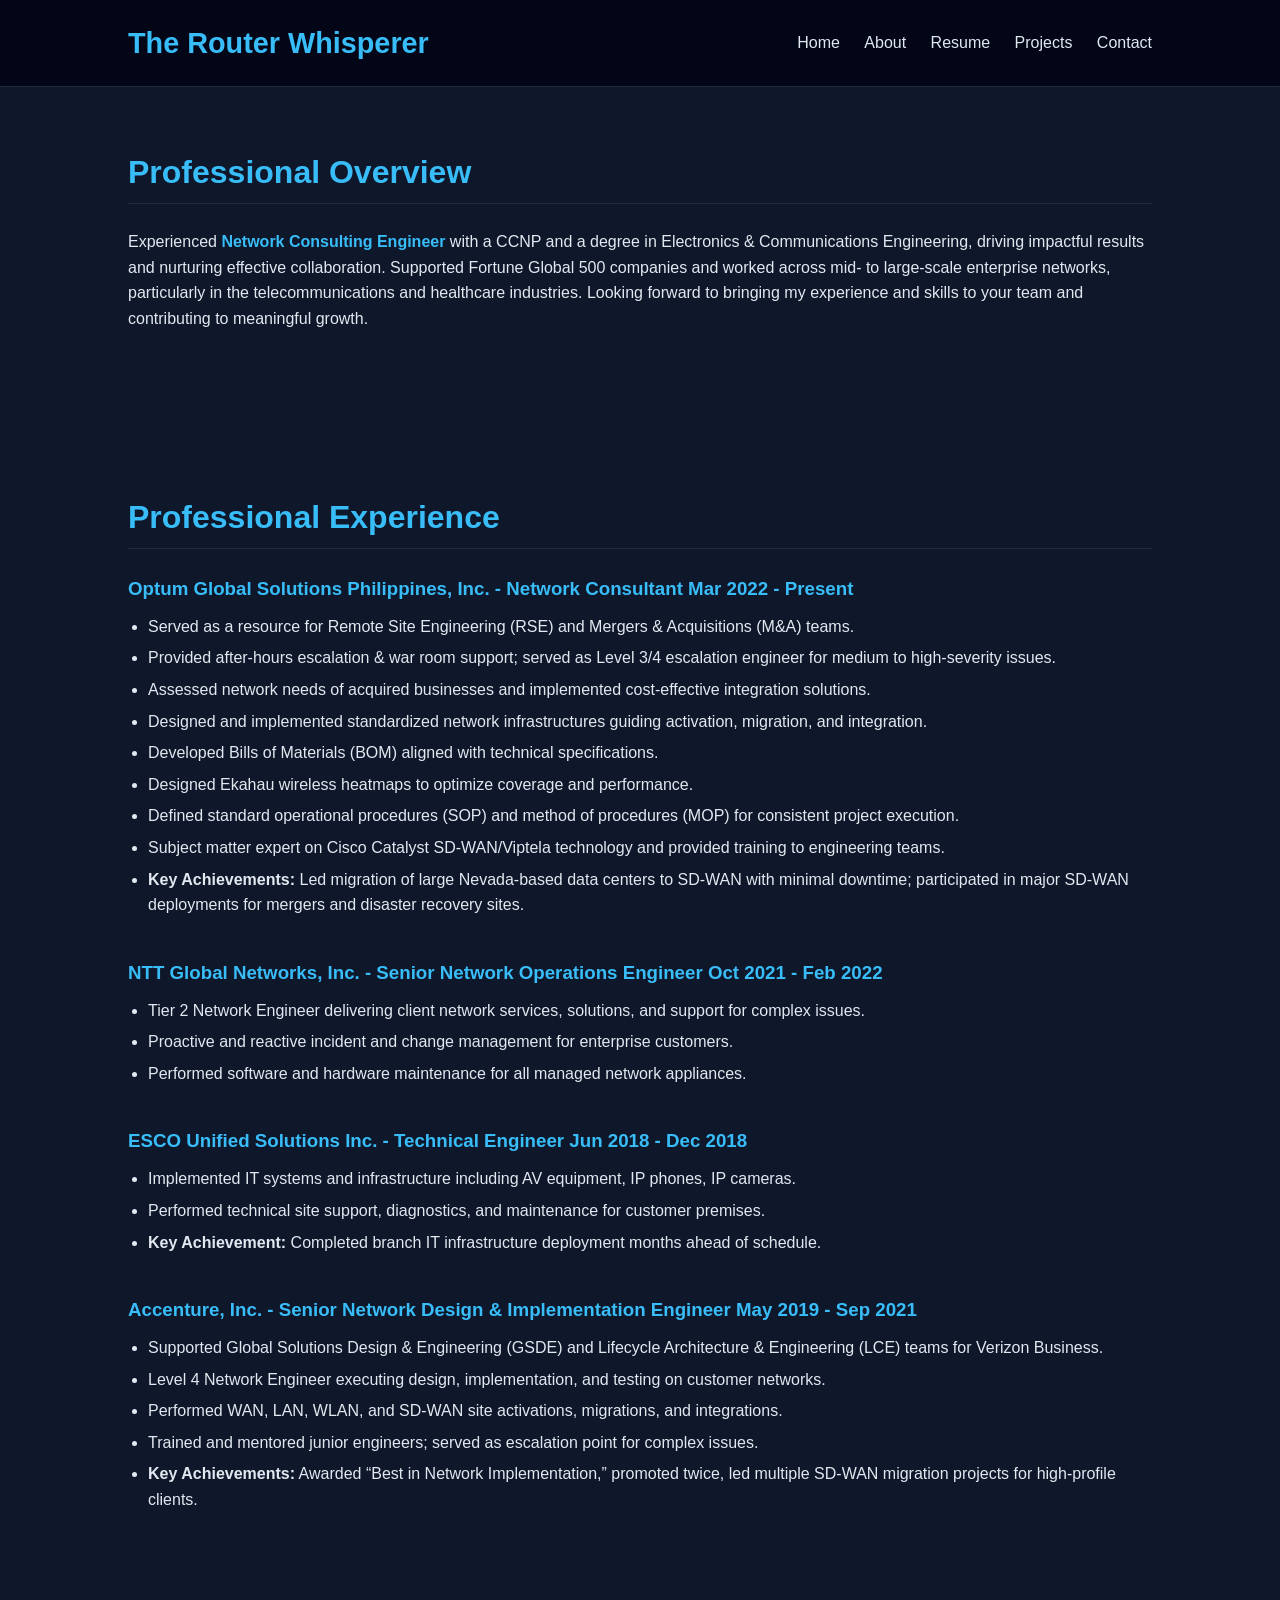
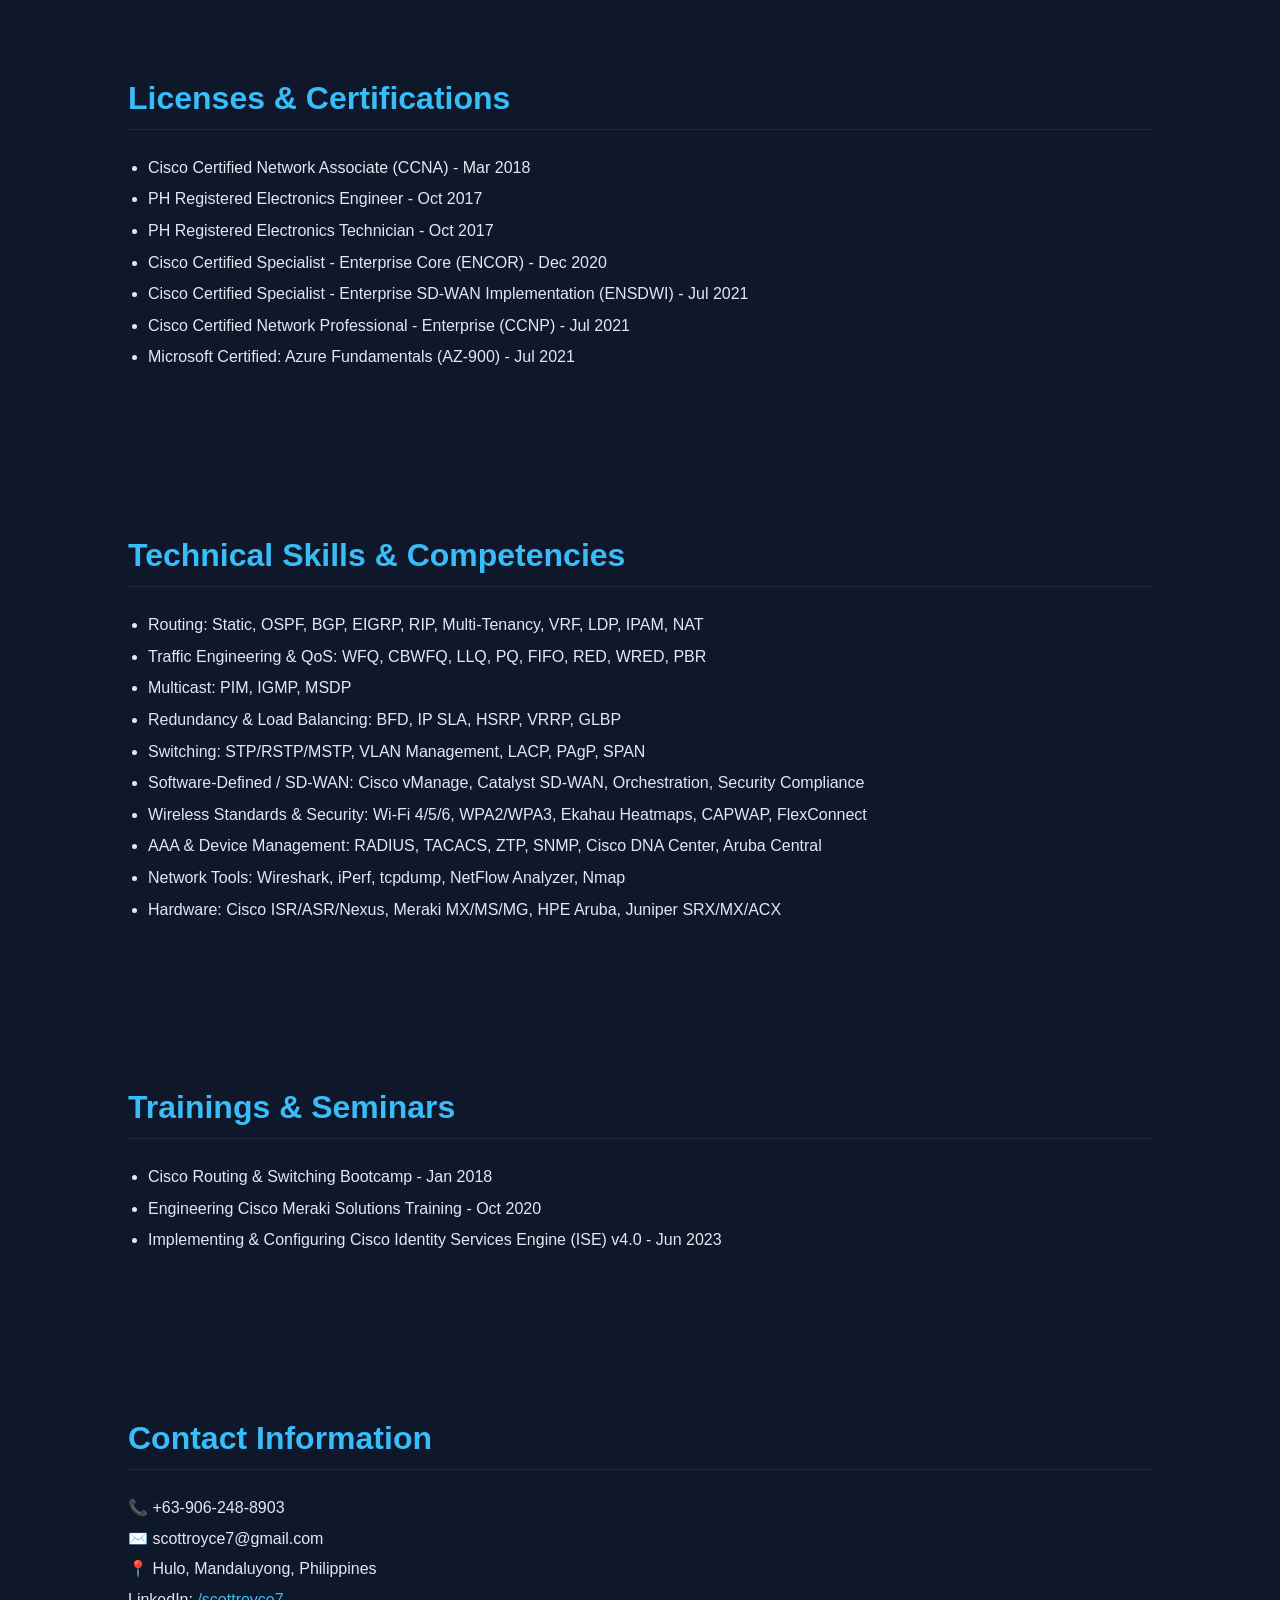
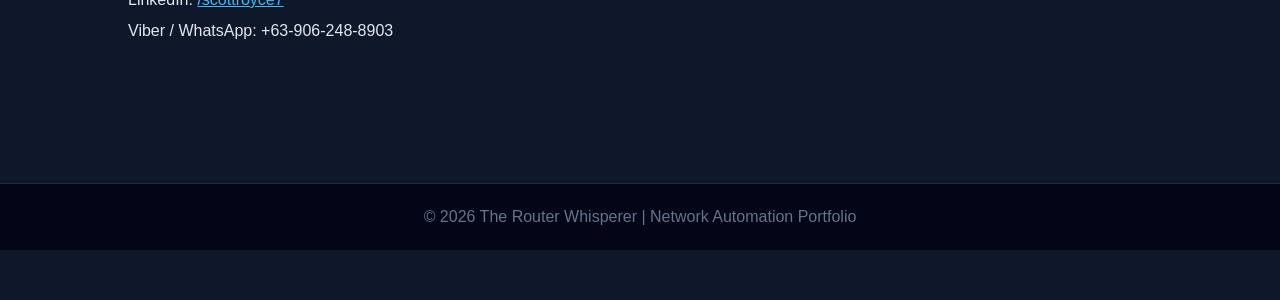
==== docs/about.html @ b622f7b7 "added about" ====
<!DOCTYPE html>
<html lang="en">
<head>
<meta charset="UTF-8">
<meta name="viewport" content="width=device-width, initial-scale=1.0">
<title>The Router Whisperer - Resume</title>

<style>
*{
margin:0;
padding:0;
box-sizing:border-box;
font-family: Arial, Helvetica, sans-serif;
}

body{
background:#0f172a;
color:#e2e8f0;
line-height:1.6;
padding-bottom:50px;
}

header{
background:#020617;
padding:20px 10%;
display:flex;
justify-content:space-between;
align-items:center;
border-bottom:1px solid #1e293b;
}

header h1{
color:#38bdf8;
font-size:1.8rem;
}

nav a{
color:#e2e8f0;
margin-left:20px;
text-decoration:none;
font-weight:500;
}

nav a:hover{
color:#38bdf8;
}

section{
padding:60px 10%;
}

.section-title{
font-size:2rem;
margin-bottom:25px;
color:#38bdf8;
border-bottom:1px solid #1e293b;
padding-bottom:5px;
}

h3{
color:#38bdf8;
margin-bottom:8px;
}

.resume-section{
margin-bottom:40px;
}

ul{
margin-left:20px;
margin-top:10px;
}

li{
margin-bottom:6px;
}

.contact-info p{
margin-bottom:5px;
}

footer{
text-align:center;
padding:20px;
background:#020617;
border-top:1px solid #1e293b;
margin-top:40px;
color:#64748b;
}

.highlight{
color:#38bdf8;
}
</style>
</head>

<body>

<header>
<h1>The Router Whisperer</h1>
<nav>
<a href="index.html">Home</a>
<a href="about.html">About</a>
<a href="resume.html">Resume</a>
<a href="index.html#projects">Projects</a>
<a href="index.html#contact">Contact</a>
</nav>
</header>

<section>
<h2 class="section-title">Professional Overview</h2>
<div class="resume-section">
<p>
Experienced <strong class="highlight">Network Consulting Engineer</strong> with a CCNP and a degree in Electronics & Communications Engineering,
driving impactful results and nurturing effective collaboration.
Supported Fortune Global 500 companies and worked across mid- to large-scale enterprise networks,
particularly in the telecommunications and healthcare industries. Looking forward to bringing my experience and
skills to your team and contributing to meaningful growth.
</p>
</div>
</section>

<section>
<h2 class="section-title">Professional Experience</h2>

<div class="resume-section">
<h3>Optum Global Solutions Philippines, Inc. - Network Consultant <span class="highlight">Mar 2022 - Present</span></h3>
<ul>
<li>Served as a resource for Remote Site Engineering (RSE) and Mergers & Acquisitions (M&A) teams.</li>
<li>Provided after-hours escalation & war room support; served as Level 3/4 escalation engineer for medium to high-severity issues.</li>
<li>Assessed network needs of acquired businesses and implemented cost-effective integration solutions.</li>
<li>Designed and implemented standardized network infrastructures guiding activation, migration, and integration.</li>
<li>Developed Bills of Materials (BOM) aligned with technical specifications.</li>
<li>Designed Ekahau wireless heatmaps to optimize coverage and performance.</li>
<li>Defined standard operational procedures (SOP) and method of procedures (MOP) for consistent project execution.</li>
<li>Subject matter expert on Cisco Catalyst SD-WAN/Viptela technology and provided training to engineering teams.</li>
<li><strong>Key Achievements:</strong> Led migration of large Nevada-based data centers to SD-WAN with minimal downtime; participated in major SD-WAN deployments for mergers and disaster recovery sites.</li>
</ul>
</div>

<div class="resume-section">
<h3>NTT Global Networks, Inc. - Senior Network Operations Engineer <span class="highlight">Oct 2021 - Feb 2022</span></h3>
<ul>
<li>Tier 2 Network Engineer delivering client network services, solutions, and support for complex issues.</li>
<li>Proactive and reactive incident and change management for enterprise customers.</li>
<li>Performed software and hardware maintenance for all managed network appliances.</li>
</ul>
</div>

<div class="resume-section">
<h3>ESCO Unified Solutions Inc. - Technical Engineer <span class="highlight">Jun 2018 - Dec 2018</span></h3>
<ul>
<li>Implemented IT systems and infrastructure including AV equipment, IP phones, IP cameras.</li>
<li>Performed technical site support, diagnostics, and maintenance for customer premises.</li>
<li><strong>Key Achievement:</strong> Completed branch IT infrastructure deployment months ahead of schedule.</li>
</ul>
</div>

<div class="resume-section">
<h3>Accenture, Inc. - Senior Network Design & Implementation Engineer <span class="highlight">May 2019 - Sep 2021</span></h3>
<ul>
<li>Supported Global Solutions Design & Engineering (GSDE) and Lifecycle Architecture & Engineering (LCE) teams for Verizon Business.</li>
<li>Level 4 Network Engineer executing design, implementation, and testing on customer networks.</li>
<li>Performed WAN, LAN, WLAN, and SD-WAN site activations, migrations, and integrations.</li>
<li>Trained and mentored junior engineers; served as escalation point for complex issues.</li>
<li><strong>Key Achievements:</strong> Awarded “Best in Network Implementation,” promoted twice, led multiple SD-WAN migration projects for high-profile clients.</li>
</ul>
</div>

</section>

<section>
<h2 class="section-title">Licenses & Certifications</h2>
<div class="resume-section">
<ul>
<li>Cisco Certified Network Associate (CCNA) - Mar 2018</li>
<li>PH Registered Electronics Engineer - Oct 2017</li>
<li>PH Registered Electronics Technician - Oct 2017</li>
<li>Cisco Certified Specialist - Enterprise Core (ENCOR) - Dec 2020</li>
<li>Cisco Certified Specialist - Enterprise SD-WAN Implementation (ENSDWI) - Jul 2021</li>
<li>Cisco Certified Network Professional - Enterprise (CCNP) - Jul 2021</li>
<li>Microsoft Certified: Azure Fundamentals (AZ-900) - Jul 2021</li>
</ul>
</div>
</section>

<section>
<h2 class="section-title">Technical Skills & Competencies</h2>
<div class="resume-section">
<ul>
<li>Routing: Static, OSPF, BGP, EIGRP, RIP, Multi-Tenancy, VRF, LDP, IPAM, NAT</li>
<li>Traffic Engineering & QoS: WFQ, CBWFQ, LLQ, PQ, FIFO, RED, WRED, PBR</li>
<li>Multicast: PIM, IGMP, MSDP</li>
<li>Redundancy & Load Balancing: BFD, IP SLA, HSRP, VRRP, GLBP</li>
<li>Switching: STP/RSTP/MSTP, VLAN Management, LACP, PAgP, SPAN</li>
<li>Software-Defined / SD-WAN: Cisco vManage, Catalyst SD-WAN, Orchestration, Security Compliance</li>
<li>Wireless Standards & Security: Wi-Fi 4/5/6, WPA2/WPA3, Ekahau Heatmaps, CAPWAP, FlexConnect</li>
<li>AAA & Device Management: RADIUS, TACACS, ZTP, SNMP, Cisco DNA Center, Aruba Central</li>
<li>Network Tools: Wireshark, iPerf, tcpdump, NetFlow Analyzer, Nmap</li>
<li>Hardware: Cisco ISR/ASR/Nexus, Meraki MX/MS/MG, HPE Aruba, Juniper SRX/MX/ACX</li>
</ul>
</div>
</section>

<section>
<h2 class="section-title">Trainings & Seminars</h2>
<div class="resume-section">
<ul>
<li>Cisco Routing & Switching Bootcamp - Jan 2018</li>
<li>Engineering Cisco Meraki Solutions Training - Oct 2020</li>
<li>Implementing & Configuring Cisco Identity Services Engine (ISE) v4.0 - Jun 2023</li>
</ul>
</div>
</section>

<section>
<h2 class="section-title">Contact Information</h2>
<div class="resume-section contact-info">
<p>📞 +63-906-248-8903</p>
<p>✉️ scottroyce7@gmail.com</p>
<p>📍 Hulo, Mandaluyong, Philippines</p>
<p>LinkedIn: <a href="https://www.linkedin.com/in/scottroyce7" style="color:#38bdf8;">/scottroyce7</a></p>
<p>Viber / WhatsApp: +63-906-248-8903</p>
</div>
</section>

<footer>
<p>© 2026 The Router Whisperer | Network Automation Portfolio</p>
</footer>

</body>
</html>
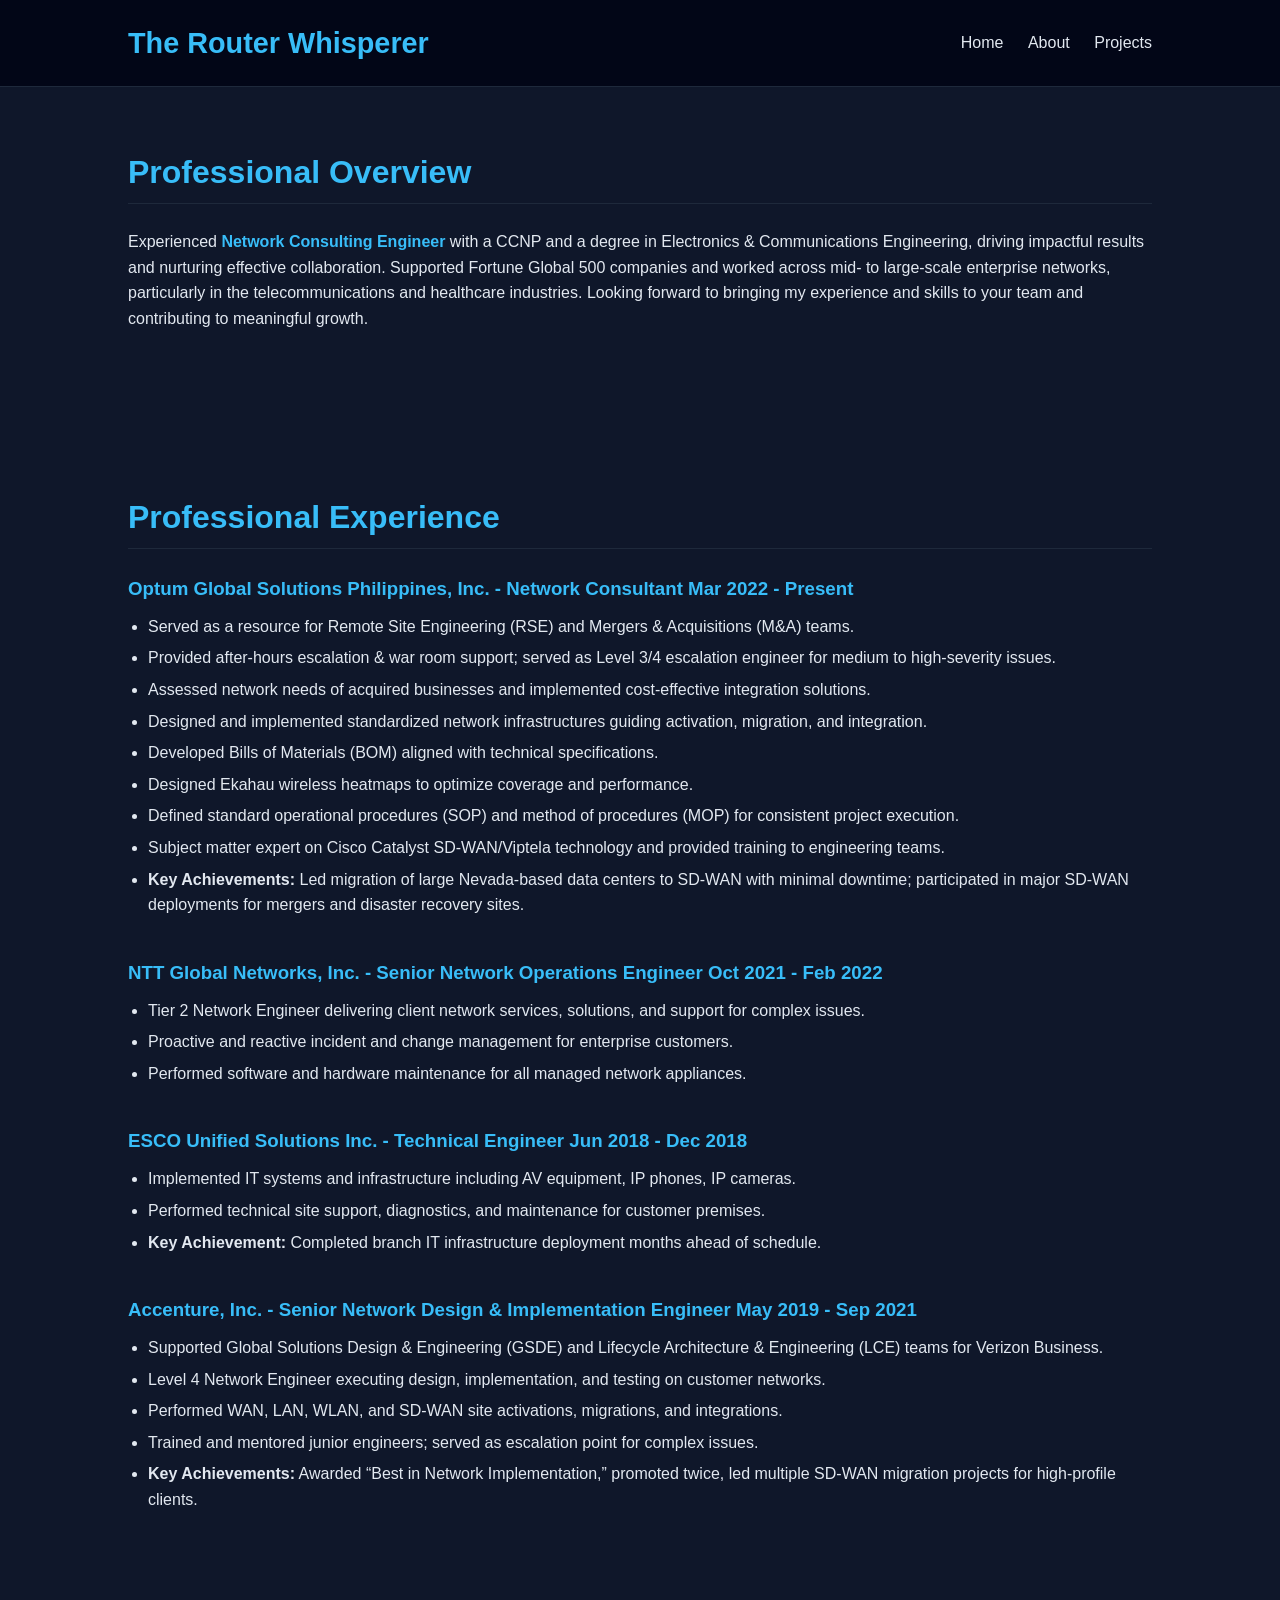
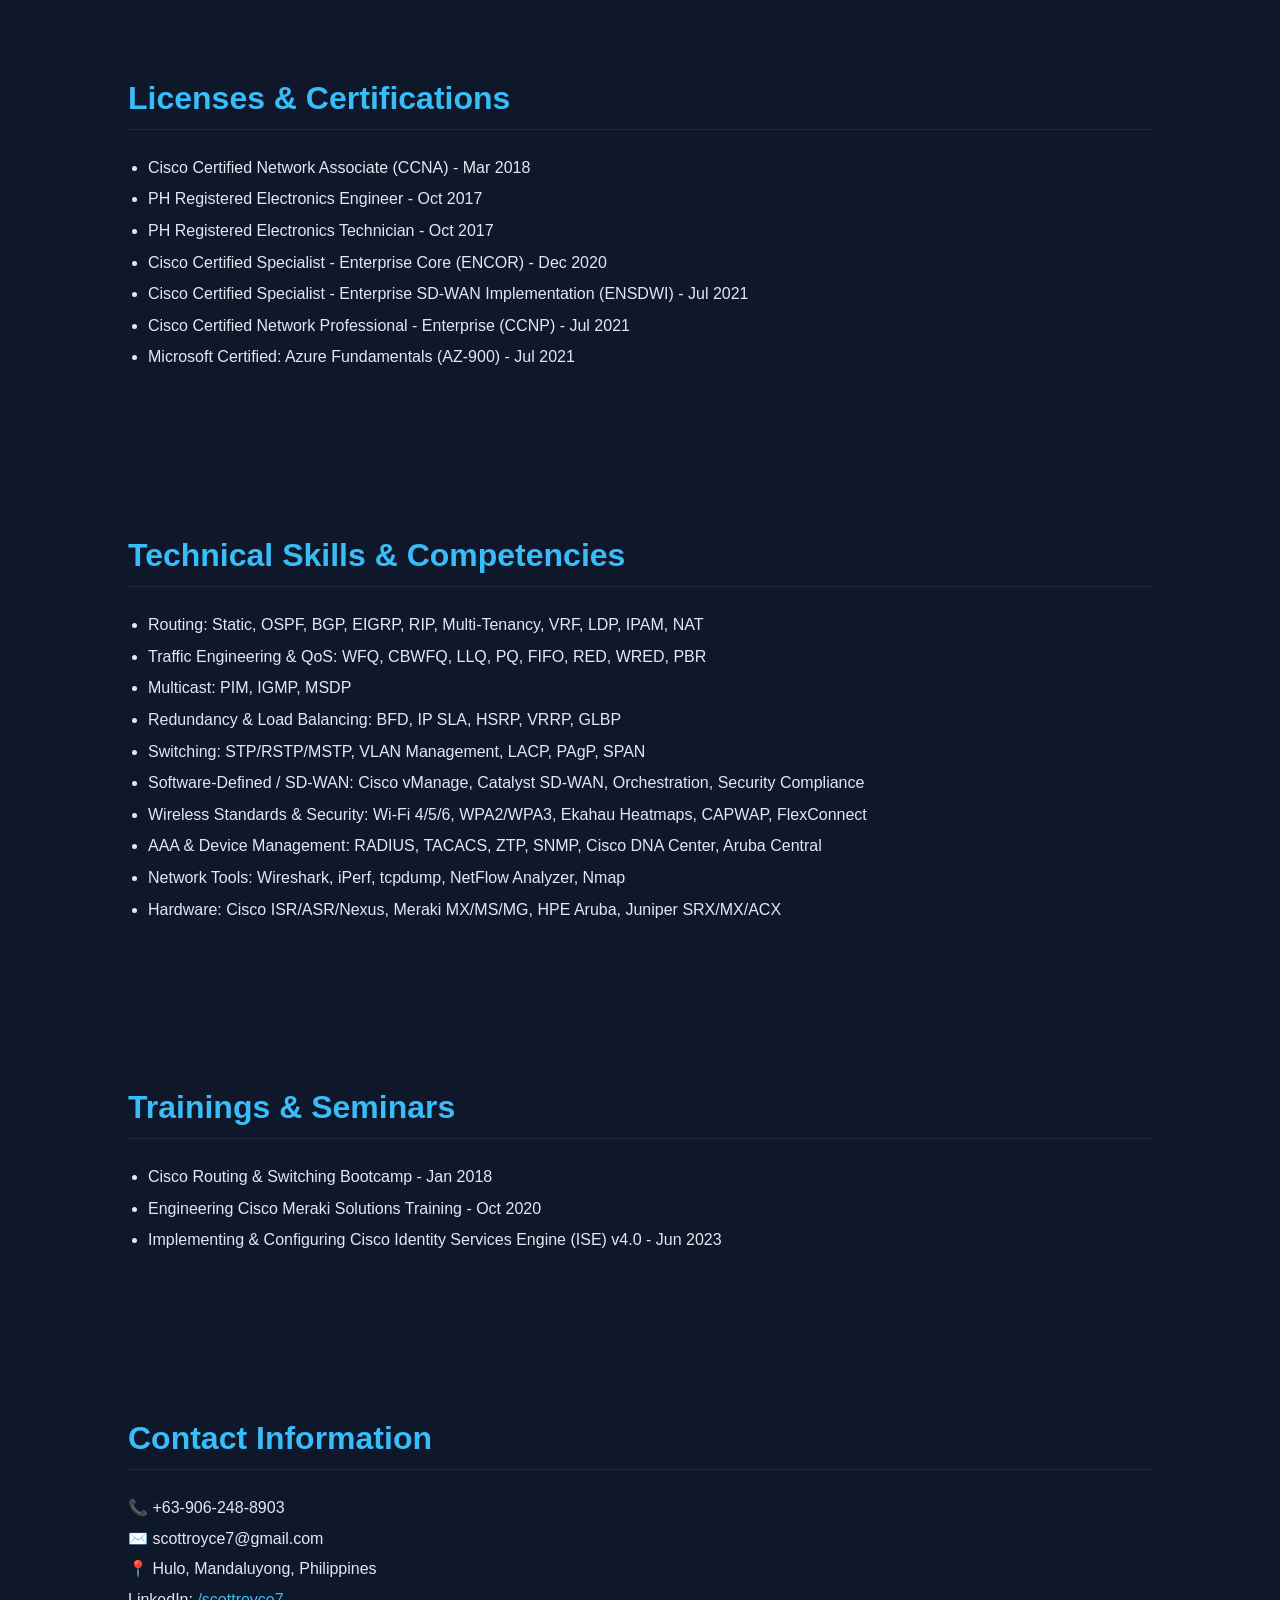
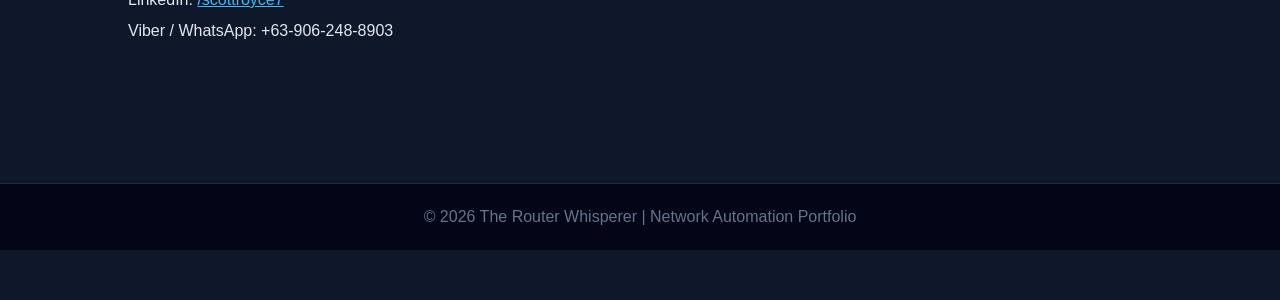
==== commit 40fbb0f5: "web changes" ====
--- a/docs/about.html
+++ b/docs/about.html
@@ -101,9 +101,7 @@
 <nav>
 <a href="index.html">Home</a>
 <a href="about.html">About</a>
-<a href="resume.html">Resume</a>
-<a href="index.html#projects">Projects</a>
-<a href="index.html#contact">Contact</a>
+<a href="projects.html">Projects</a>
 </nav>
 </header>
 
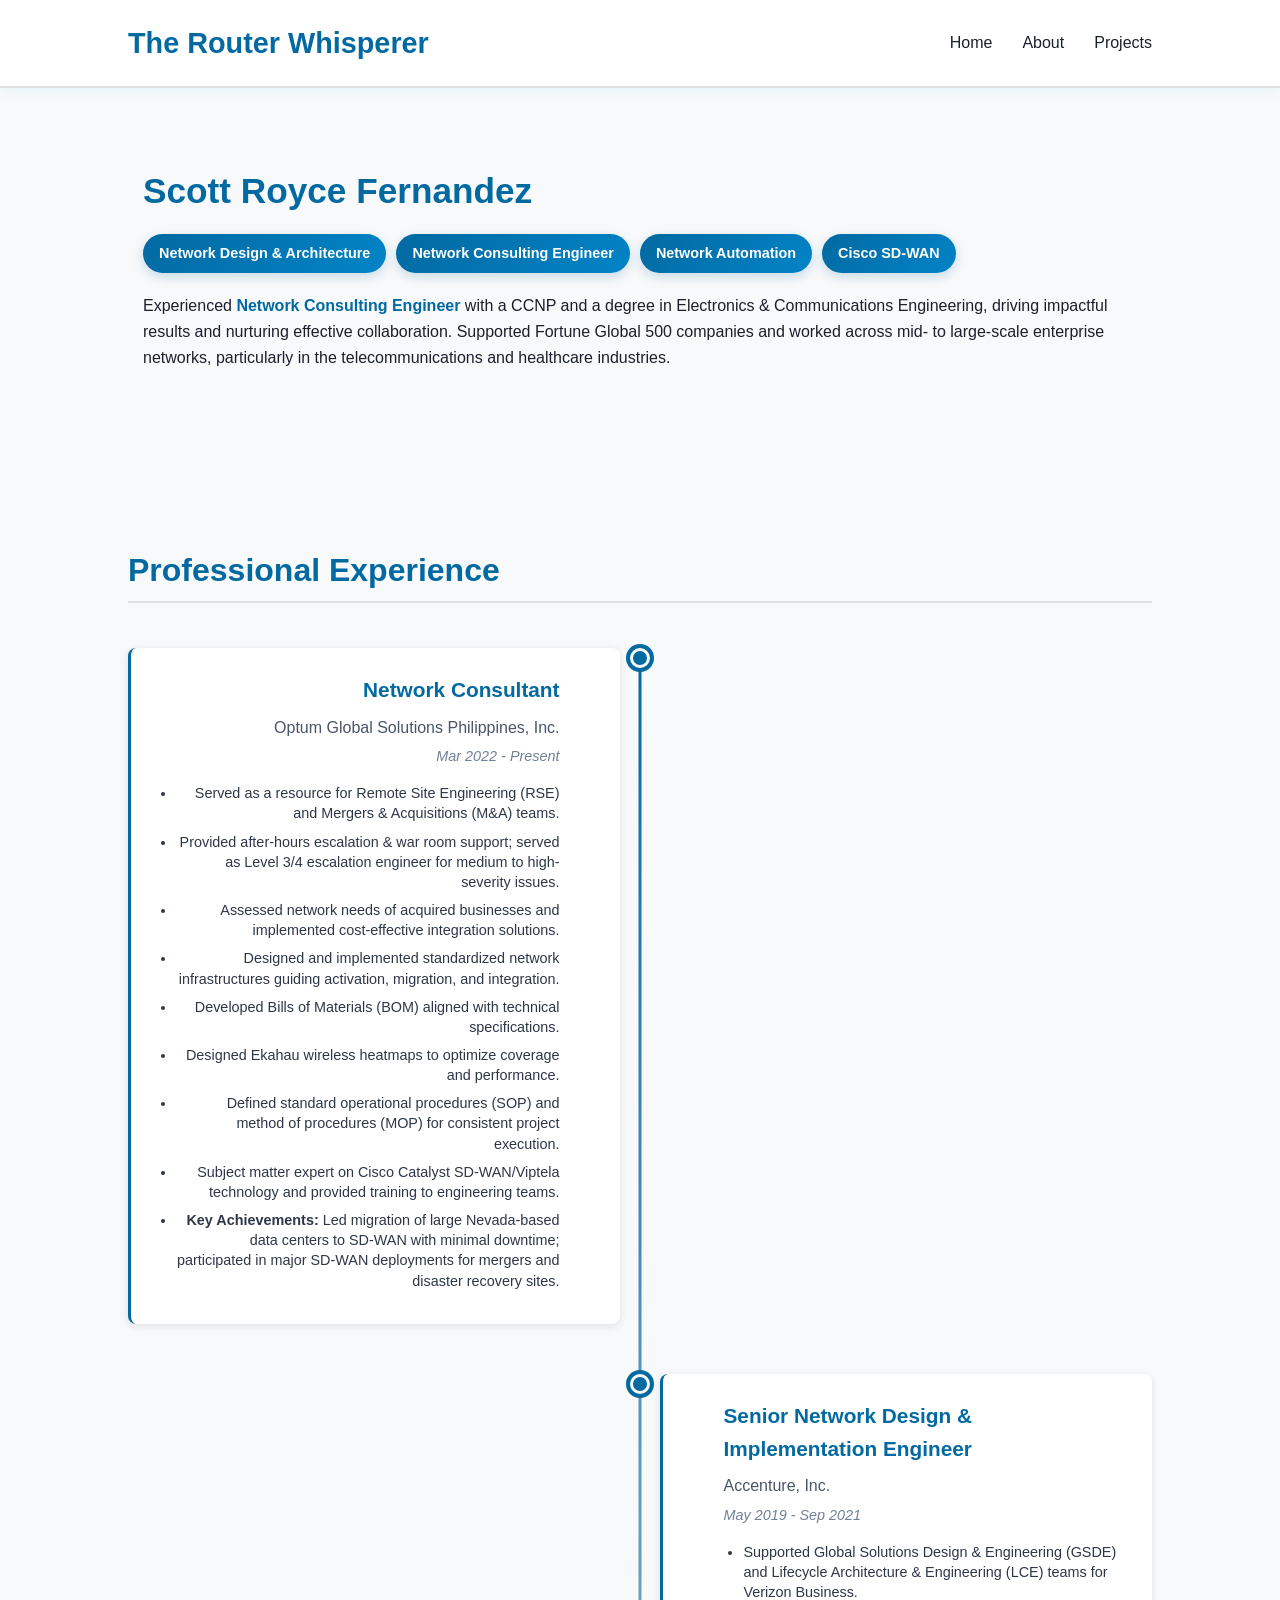
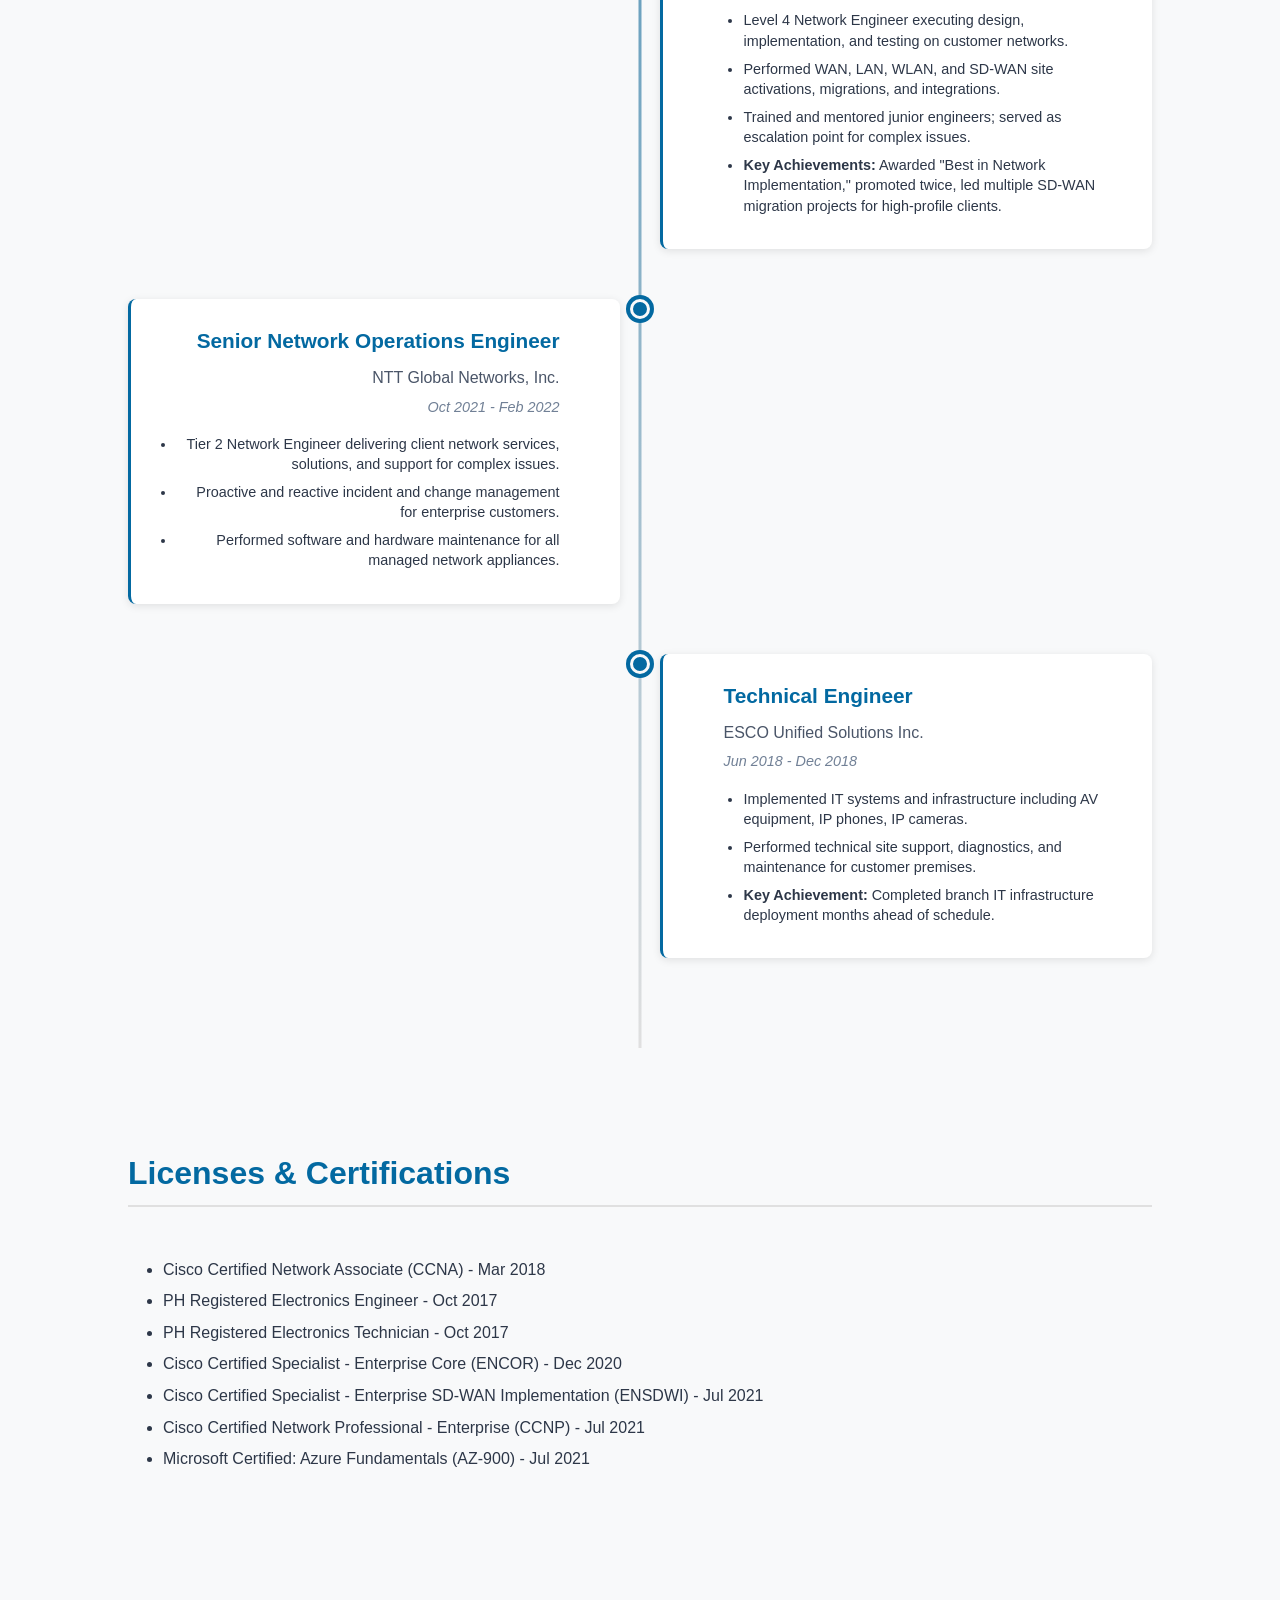
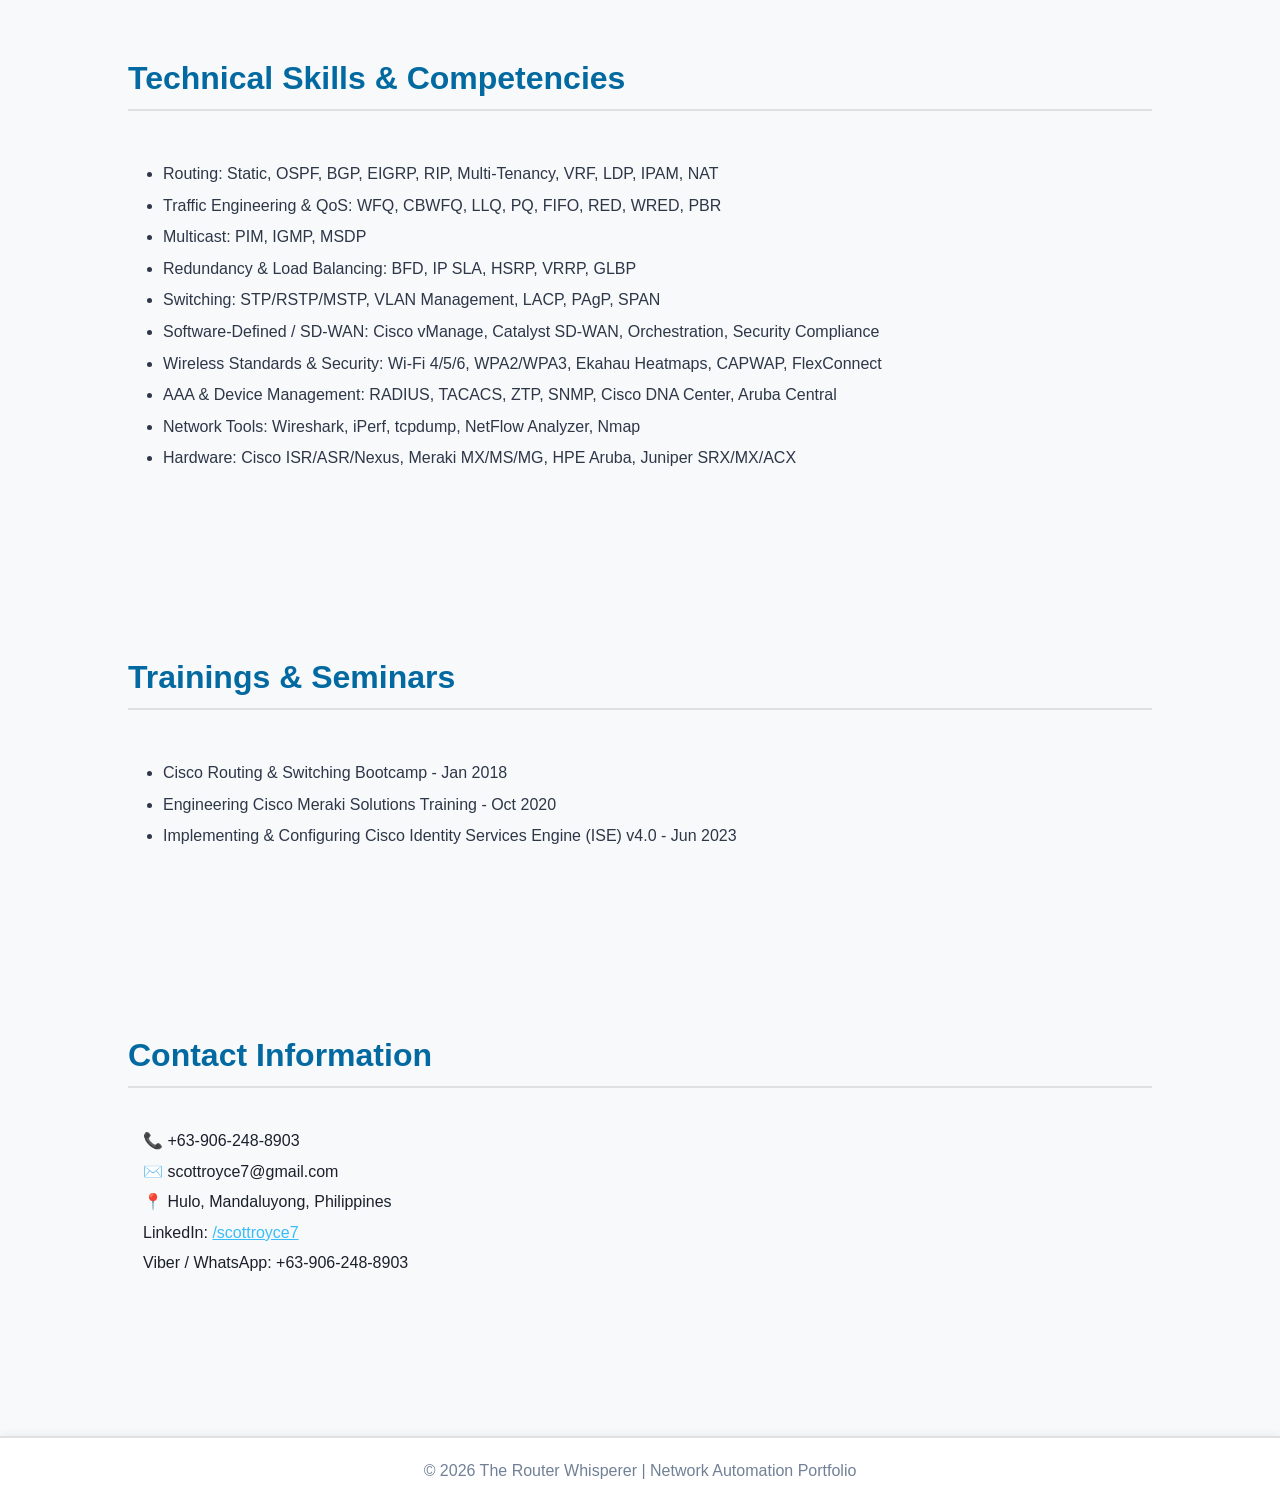
==== commit 4ac3ef29: "rennovate" ====
--- a/docs/about.html
+++ b/docs/about.html
@@ -4,94 +4,7 @@
 <meta charset="UTF-8">
 <meta name="viewport" content="width=device-width, initial-scale=1.0">
 <title>The Router Whisperer - Resume</title>
-
-<style>
-*{
-margin:0;
-padding:0;
-box-sizing:border-box;
-font-family: Arial, Helvetica, sans-serif;
-}
-
-body{
-background:#0f172a;
-color:#e2e8f0;
-line-height:1.6;
-padding-bottom:50px;
-}
-
-header{
-background:#020617;
-padding:20px 10%;
-display:flex;
-justify-content:space-between;
-align-items:center;
-border-bottom:1px solid #1e293b;
-}
-
-header h1{
-color:#38bdf8;
-font-size:1.8rem;
-}
-
-nav a{
-color:#e2e8f0;
-margin-left:20px;
-text-decoration:none;
-font-weight:500;
-}
-
-nav a:hover{
-color:#38bdf8;
-}
-
-section{
-padding:60px 10%;
-}
-
-.section-title{
-font-size:2rem;
-margin-bottom:25px;
-color:#38bdf8;
-border-bottom:1px solid #1e293b;
-padding-bottom:5px;
-}
-
-h3{
-color:#38bdf8;
-margin-bottom:8px;
-}
-
-.resume-section{
-margin-bottom:40px;
-}
-
-ul{
-margin-left:20px;
-margin-top:10px;
-}
-
-li{
-margin-bottom:6px;
-}
-
-.contact-info p{
-margin-bottom:5px;
-}
-
-footer{
-text-align:center;
-padding:20px;
-background:#020617;
-border-top:1px solid #1e293b;
-margin-top:40px;
-color:#64748b;
-}
-
-.highlight{
-color:#38bdf8;
-}
-</style>
+<link rel="stylesheet" href="styles.css">
 </head>
 
 <body>
@@ -106,14 +19,21 @@
 </header>
 
 <section>
-<h2 class="section-title">Professional Overview</h2>
 <div class="resume-section">
+<div class="profile-header">
+<h2 class="profile-name">Scott Royce Fernandez</h2>
+<div class="expertise-tags">
+<span class="expertise-tag">Network Design & Architecture</span>
+<span class="expertise-tag">Network Consulting Engineer</span>
+<span class="expertise-tag">Network Automation</span>
+<span class="expertise-tag">Cisco SD-WAN</span>
+</div>
+</div>
 <p>
 Experienced <strong class="highlight">Network Consulting Engineer</strong> with a CCNP and a degree in Electronics & Communications Engineering,
 driving impactful results and nurturing effective collaboration.
 Supported Fortune Global 500 companies and worked across mid- to large-scale enterprise networks,
-particularly in the telecommunications and healthcare industries. Looking forward to bringing my experience and
-skills to your team and contributing to meaningful growth.
+particularly in the telecommunications and healthcare industries.
 </p>
 </div>
 </section>
@@ -121,8 +41,16 @@
 <section>
 <h2 class="section-title">Professional Experience</h2>
 
-<div class="resume-section">
-<h3>Optum Global Solutions Philippines, Inc. - Network Consultant <span class="highlight">Mar 2022 - Present</span></h3>
+<div class="timeline">
+
+<div class="timeline-item">
+<div class="timeline-marker"></div>
+<div class="timeline-content">
+<div class="timeline-header">
+<h3>Network Consultant</h3>
+<p class="company-name">Optum Global Solutions Philippines, Inc.</p>
+<p class="timeline-date">Mar 2022 - Present</p>
+</div>
 <ul>
 <li>Served as a resource for Remote Site Engineering (RSE) and Mergers & Acquisitions (M&A) teams.</li>
 <li>Provided after-hours escalation & war room support; served as Level 3/4 escalation engineer for medium to high-severity issues.</li>
@@ -135,34 +63,58 @@
 <li><strong>Key Achievements:</strong> Led migration of large Nevada-based data centers to SD-WAN with minimal downtime; participated in major SD-WAN deployments for mergers and disaster recovery sites.</li>
 </ul>
 </div>
+</div>
 
-<div class="resume-section">
-<h3>NTT Global Networks, Inc. - Senior Network Operations Engineer <span class="highlight">Oct 2021 - Feb 2022</span></h3>
+<div class="timeline-item">
+<div class="timeline-marker"></div>
+<div class="timeline-content">
+<div class="timeline-header">
+<h3>Senior Network Design & Implementation Engineer</h3>
+<p class="company-name">Accenture, Inc.</p>
+<p class="timeline-date">May 2019 - Sep 2021</p>
+</div>
+<ul>
+<li>Supported Global Solutions Design & Engineering (GSDE) and Lifecycle Architecture & Engineering (LCE) teams for Verizon Business.</li>
+<li>Level 4 Network Engineer executing design, implementation, and testing on customer networks.</li>
+<li>Performed WAN, LAN, WLAN, and SD-WAN site activations, migrations, and integrations.</li>
+<li>Trained and mentored junior engineers; served as escalation point for complex issues.</li>
+<li><strong>Key Achievements:</strong> Awarded "Best in Network Implementation," promoted twice, led multiple SD-WAN migration projects for high-profile clients.</li>
+</ul>
+</div>
+</div>
+
+<div class="timeline-item">
+<div class="timeline-marker"></div>
+<div class="timeline-content">
+<div class="timeline-header">
+<h3>Senior Network Operations Engineer</h3>
+<p class="company-name">NTT Global Networks, Inc.</p>
+<p class="timeline-date">Oct 2021 - Feb 2022</p>
+</div>
 <ul>
 <li>Tier 2 Network Engineer delivering client network services, solutions, and support for complex issues.</li>
 <li>Proactive and reactive incident and change management for enterprise customers.</li>
 <li>Performed software and hardware maintenance for all managed network appliances.</li>
 </ul>
 </div>
+</div>
 
-<div class="resume-section">
-<h3>ESCO Unified Solutions Inc. - Technical Engineer <span class="highlight">Jun 2018 - Dec 2018</span></h3>
+<div class="timeline-item">
+<div class="timeline-marker"></div>
+<div class="timeline-content">
+<div class="timeline-header">
+<h3>Technical Engineer</h3>
+<p class="company-name">ESCO Unified Solutions Inc.</p>
+<p class="timeline-date">Jun 2018 - Dec 2018</p>
+</div>
 <ul>
 <li>Implemented IT systems and infrastructure including AV equipment, IP phones, IP cameras.</li>
 <li>Performed technical site support, diagnostics, and maintenance for customer premises.</li>
 <li><strong>Key Achievement:</strong> Completed branch IT infrastructure deployment months ahead of schedule.</li>
 </ul>
 </div>
+</div>
 
-<div class="resume-section">
-<h3>Accenture, Inc. - Senior Network Design & Implementation Engineer <span class="highlight">May 2019 - Sep 2021</span></h3>
-<ul>
-<li>Supported Global Solutions Design & Engineering (GSDE) and Lifecycle Architecture & Engineering (LCE) teams for Verizon Business.</li>
-<li>Level 4 Network Engineer executing design, implementation, and testing on customer networks.</li>
-<li>Performed WAN, LAN, WLAN, and SD-WAN site activations, migrations, and integrations.</li>
-<li>Trained and mentored junior engineers; served as escalation point for complex issues.</li>
-<li><strong>Key Achievements:</strong> Awarded “Best in Network Implementation,” promoted twice, led multiple SD-WAN migration projects for high-profile clients.</li>
-</ul>
 </div>
 
 </section>
@@ -227,4 +179,4 @@
 </footer>
 
 </body>
-</html>+</html>
--- a/docs/styles.css
+++ b/docs/styles.css
@@ -0,0 +1,1014 @@
+@keyframes fadeInDown {
+from {
+  opacity: 0;
+  transform: translateY(-30px);
+}
+to {
+  opacity: 1;
+  transform: translateY(0);
+}
+}
+
+@keyframes fadeInUp {
+from {
+  opacity: 0;
+  transform: translateY(30px);
+}
+to {
+  opacity: 1;
+  transform: translateY(0);
+}
+}
+
+@keyframes slideInNav {
+from {
+  opacity: 0;
+  transform: translateX(10px);
+}
+to {
+  opacity: 1;
+  transform: translateX(0);
+}
+}
+
+@keyframes slideInLeft {
+from {
+  opacity: 0;
+  transform: translateX(-30px);
+}
+to {
+  opacity: 1;
+  transform: translateX(0);
+}
+}
+
+@keyframes glow {
+0%, 100% {
+  text-shadow: 0 0 5px #38bdf8;
+}
+50% {
+  text-shadow: 0 0 20px #38bdf8, 0 0 30px #38bdf8;
+}
+}
+
+@keyframes cardPulse {
+0%, 100% {
+box-shadow: 0 0 0 0 rgba(56, 189, 248, 0.4);
+}
+50% {
+box-shadow: 0 0 0 10px rgba(56, 189, 248, 0);
+}
+}
+
+* {
+margin: 0;
+padding: 0;
+box-sizing: border-box;
+font-family: Arial, Helvetica, sans-serif;
+}
+
+body {
+background: #0f172a;
+color: #e2e8f0;
+line-height: 1.6;
+scroll-behavior: smooth;
+}
+
+header {
+background: #020617;
+padding: 20px 10%;
+display: flex;
+justify-content: space-between;
+align-items: center;
+border-bottom: 2px solid #1e293b;
+animation: fadeInDown 0.8s ease;
+position: sticky;
+top: 0;
+z-index: 100;
+box-shadow: 0 2px 15px rgba(56, 189, 248, 0.1);
+}
+
+header h1 {
+color: #38bdf8;
+font-size: 1.8rem;
+transition: all 0.3s ease;
+}
+
+header h1:hover {
+text-shadow: 0 0 10px #38bdf8;
+transform: scale(1.05);
+}
+
+nav {
+display: flex;
+gap: 30px;
+}
+
+nav a {
+color: #e2e8f0;
+text-decoration: none;
+font-weight: 500;
+position: relative;
+animation: slideInNav 0.8s ease backwards;
+transition: all 0.3s ease;
+}
+
+nav a:nth-child(1) { animation-delay: 0.1s; }
+nav a:nth-child(2) { animation-delay: 0.2s; }
+nav a:nth-child(3) { animation-delay: 0.3s; }
+
+nav a::after {
+content: '';
+position: absolute;
+bottom: -5px;
+left: 0;
+width: 0;
+height: 2px;
+background: #38bdf8;
+transition: width 0.3s ease;
+}
+
+nav a:hover::after {
+width: 100%;
+}
+
+nav a:hover {
+color: #38bdf8;
+text-shadow: 0 0 10px #38bdf8;
+}
+
+.hero {
+height: 70vh;
+display: flex;
+flex-direction: column;
+justify-content: center;
+align-items: center;
+text-align: center;
+padding: 0 20px;
+animation: fadeInUp 1s ease;
+}
+
+.hero h2 {
+font-size: 3rem;
+color: #38bdf8;
+margin-bottom: 20px;
+animation: glow 3s ease-in-out infinite;
+transition: all 0.3s ease;
+}
+
+.hero h2:hover {
+font-size: 3.2rem;
+letter-spacing: 2px;
+}
+
+.hero p {
+max-width: 700px;
+font-size: 1.2rem;
+color: #e2e8f0;
+animation: fadeInUp 1.2s ease;
+transition: all 0.3s ease;
+}
+
+.hero p:hover {
+color: #e2e8f0;
+letter-spacing: 0.5px;
+}
+
+section {
+padding: 60px 10%;
+animation: fadeInUp 0.8s ease;
+}
+
+.section-title {
+font-size: 2rem;
+margin-bottom: 25px;
+color: #38bdf8;
+border-bottom: 2px solid #1e293b;
+padding-bottom: 5px;
+position: relative;
+transition: all 0.3s ease;
+}
+
+.section-title::after {
+content: '';
+position: absolute;
+bottom: -2px;
+left: 0;
+width: 0;
+height: 2px;
+background: #38bdf8;
+transition: width 0.5s ease;
+}
+
+.section-title:hover {
+text-shadow: 0 0 15px #38bdf8;
+letter-spacing: 1px;
+border-bottom-color: #38bdf8;
+}
+
+.section-title:hover::after {
+width: 100%;
+}
+
+.about {
+max-width: 800px;
+color: #e2e8f0;
+transition: all 0.3s ease;
+}
+
+.about:hover {
+color: #e2e8f0;
+letter-spacing: 0.3px;
+}
+
+.projects {
+display: grid;
+grid-template-columns: repeat(auto-fit, minmax(280px, 1fr));
+gap: 25px;
+}
+
+.projects-grid {
+display: grid;
+grid-template-columns: repeat(auto-fit, minmax(350px, 1fr));
+gap: 30px;
+margin-top: 30px;
+}
+
+.project-card {
+background: #020617;
+padding: 25px;
+border-radius: 10px;
+border: 1px solid #1e293b;
+transition: all 0.4s cubic-bezier(0.4, 0, 0.2, 1);
+position: relative;
+overflow: hidden;
+}
+
+.projects-grid .project-card {
+padding: 30px;
+display: flex;
+flex-direction: column;
+animation: fadeInUp 0.8s ease backwards;
+}
+
+.projects-grid .project-card:nth-child(1) { animation-delay: 0.1s; }
+.projects-grid .project-card:nth-child(2) { animation-delay: 0.2s; }
+.projects-grid .project-card:nth-child(3) { animation-delay: 0.3s; }
+.projects-grid .project-card:nth-child(4) { animation-delay: 0.4s; }
+
+.project-card::before {
+content: '';
+position: absolute;
+top: 0;
+left: -100%;
+width: 100%;
+height: 100%;
+background: linear-gradient(90deg, transparent, rgba(56, 189, 248, 0.1), transparent);
+transition: left 0.5s ease;
+z-index: 1;
+pointer-events: none;
+}
+
+.project-card:hover::before {
+left: 100%;
+}
+
+.project-card:hover {
+transform: translateY(-8px) scale(1.02);
+border-color: #38bdf8;
+box-shadow: 0 15px 35px rgba(56, 189, 248, 0.2);
+background: rgba(2, 6, 23, 0.8);
+}
+
+.projects-grid .project-card:hover {
+transform: translateY(-10px) scale(1.02);
+background: rgba(15, 23, 42, 0.8);
+box-shadow: 0 20px 40px rgba(56, 189, 248, 0.25);
+}
+
+.project-card h3 {
+color: #38bdf8;
+margin-bottom: 10px;
+transition: all 0.3s ease;
+position: relative;
+z-index: 2;
+}
+
+.project-card h3:hover {
+text-shadow: 0 0 10px #38bdf8;
+letter-spacing: 0.5px;
+}
+
+.projects-grid .project-card h3 {
+margin-bottom: 15px;
+font-size: 1.3rem;
+}
+
+.projects-grid .project-card h3:hover {
+text-shadow: 0 0 15px #38bdf8;
+letter-spacing: 0.5px;
+}
+
+.project-card p {
+margin-bottom: 12px;
+color: #e2e8f0;
+transition: all 0.3s ease;
+position: relative;
+z-index: 2;
+}
+
+.projects-grid .project-card p {
+margin-bottom: 12px;
+flex-grow: 1;
+color: #e2e8f0;
+}
+
+.projects-grid .project-card:hover p {
+color: #e2e8f0;
+}
+
+h3 {
+color: #38bdf8;
+margin-bottom: 8px;
+transition: all 0.3s ease;
+animation: slideInLeft 0.6s ease backwards;
+}
+
+h3:hover {
+text-shadow: 0 0 10px #38bdf8;
+letter-spacing: 0.5px;
+}
+
+.resume-section {
+margin-bottom: 40px;
+animation: fadeInUp 0.8s ease backwards;
+transition: all 0.3s ease;
+padding: 15px;
+border-radius: 8px;
+}
+.profile-header {
+margin-bottom: 20px;
+animation: fadeInUp 0.8s ease;
+}
+
+.profile-name {
+font-size: 2.2rem;
+color: #38bdf8;
+margin: 0 0 15px 0;
+transition: all 0.3s ease;
+text-shadow: 0 0 10px rgba(56, 189, 248, 0.3);
+}
+
+.profile-name:hover {
+text-shadow: 0 0 20px #38bdf8;
+letter-spacing: 1px;
+}
+
+.expertise-tags {
+display: flex;
+flex-wrap: wrap;
+gap: 10px;
+margin-bottom: 20px;
+}
+
+.expertise-tag {
+background: linear-gradient(135deg, #38bdf8, #0ea5e9);
+color: #000;
+padding: 8px 16px;
+border-radius: 20px;
+font-size: 0.9rem;
+font-weight: 600;
+transition: all 0.3s ease;
+animation: fadeInUp 0.8s ease backwards;
+box-shadow: 0 4px 15px rgba(56, 189, 248, 0.3);
+}
+
+.expertise-tag:nth-child(1) { animation-delay: 0.1s; }
+.expertise-tag:nth-child(2) { animation-delay: 0.2s; }
+.expertise-tag:nth-child(3) { animation-delay: 0.3s; }
+.expertise-tag:nth-child(4) { animation-delay: 0.4s; }
+
+.expertise-tag:hover {
+transform: translateY(-3px) scale(1.05);
+box-shadow: 0 8px 25px rgba(56, 189, 248, 0.5);
+letter-spacing: 0.5px;
+}
+.resume-section:nth-child(1) { animation-delay: 0.2s; }
+.resume-section:nth-child(2) { animation-delay: 0.4s; }
+.resume-section:nth-child(3) { animation-delay: 0.6s; }
+.resume-section:nth-child(4) { animation-delay: 0.8s; }
+
+.resume-section:hover {
+background: rgba(56, 189, 248, 0.05);
+border-left: 3px solid #38bdf8;
+padding-left: 20px;
+}
+
+ul {
+margin-left: 20px;
+margin-top: 10px;
+}
+
+li {
+margin-bottom: 6px;
+transition: all 0.2s ease;
+}
+
+li:hover {
+margin-left: 5px;
+color: #38bdf8;
+text-shadow: 0 0 5px #38bdf8;
+}
+
+.contact-info p {
+margin-bottom: 5px;
+transition: all 0.3s ease;
+animation: fadeInUp 0.8s ease backwards;
+}
+
+.contact-info p:nth-child(1) { animation-delay: 0.2s; }
+.contact-info p:nth-child(2) { animation-delay: 0.3s; }
+.contact-info p:nth-child(3) { animation-delay: 0.4s; }
+.contact-info p:nth-child(4) { animation-delay: 0.5s; }
+.contact-info p:nth-child(5) { animation-delay: 0.6s; }
+
+.contact-info p:hover {
+color: #38bdf8;
+transform: translateX(10px);
+text-shadow: 0 0 10px #38bdf8;
+}
+
+.tech-stack {
+margin-top: 15px;
+display: flex;
+flex-wrap: wrap;
+gap: 8px;
+position: relative;
+z-index: 2;
+}
+
+.tech-tag {
+background: #1e293b;
+color: #38bdf8;
+padding: 5px 12px;
+border-radius: 15px;
+font-size: 0.85rem;
+border: 1px solid #38bdf8;
+transition: all 0.3s ease;
+cursor: pointer;
+}
+
+.tech-tag:hover {
+background: #38bdf8;
+color: #020617;
+box-shadow: 0 0 15px #38bdf8;
+transform: scale(1.1);
+}
+
+.status {
+margin-top: 15px;
+padding-top: 15px;
+border-top: 1px solid #1e293b;
+font-size: 0.9rem;
+position: relative;
+z-index: 2;
+}
+
+.status-badge {
+display: inline-block;
+padding: 4px 12px;
+border-radius: 20px;
+font-weight: bold;
+transition: all 0.3s ease;
+}
+
+.status-completed {
+background: #10b981;
+color: #000;
+box-shadow: 0 0 15px rgba(16, 185, 129, 0.3);
+}
+
+.status-completed:hover {
+box-shadow: 0 0 25px rgba(16, 185, 129, 0.6);
+transform: scale(1.05);
+}
+
+.status-active {
+background: #f59e0b;
+color: #000;
+box-shadow: 0 0 15px rgba(245, 158, 11, 0.3);
+animation: cardPulse 2s ease-in-out infinite;
+}
+
+.status-active:hover {
+box-shadow: 0 0 25px rgba(245, 158, 11, 0.6);
+transform: scale(1.05);
+}
+
+.footer-link {
+color: #38bdf8;
+text-decoration: none;
+transition: all 0.3s ease;
+position: relative;
+}
+
+.footer-link::after {
+content: '';
+position: absolute;
+bottom: -2px;
+left: 0;
+width: 0;
+height: 2px;
+background: #38bdf8;
+transition: width 0.3s ease;
+}
+
+.footer-link:hover {
+text-shadow: 0 0 10px #38bdf8;
+}
+
+.footer-link:hover::after {
+width: 100%;
+}
+
+footer {
+text-align: center;
+padding: 20px;
+background: #020617;
+border-top: 2px solid #1e293b;
+margin-top: 40px;
+color: #e2e8f0;
+animation: fadeInUp 0.8s ease;
+transition: all 0.3s ease;
+box-shadow: 0 -2px 15px rgba(56, 189, 248, 0.05);
+}
+
+footer:hover {
+color: #e2e8f0;
+box-shadow: 0 -2px 20px rgba(56, 189, 248, 0.15);
+}
+
+.highlight {
+color: #38bdf8;
+transition: all 0.3s ease;
+}
+
+.highlight:hover {
+text-shadow: 0 0 10px #38bdf8;
+}
+
+/* Timeline Styles */
+.timeline {
+position: relative;
+padding: 20px 0;
+}
+
+.timeline::before {
+content: '';
+position: absolute;
+left: 50%;
+transform: translateX(-50%);
+width: 3px;
+height: 100%;
+background: linear-gradient(to bottom, #38bdf8, #0f172a);
+}
+
+.timeline-item {
+margin-bottom: 50px;
+position: relative;
+}
+
+.timeline-item:nth-child(odd) .timeline-content {
+margin-left: 0;
+margin-right: auto;
+width: 48%;
+text-align: right;
+padding-right: 60px;
+}
+
+.timeline-item:nth-child(even) .timeline-content {
+margin-left: auto;
+margin-right: 0;
+width: 48%;
+text-align: left;
+padding-left: 60px;
+}
+
+.timeline-marker {
+position: absolute;
+left: 50%;
+top: 0;
+transform: translateX(-50%);
+width: 20px;
+height: 20px;
+background: #38bdf8;
+border: 3px solid #0f172a;
+border-radius: 50%;
+box-shadow: 0 0 0 4px #38bdf8;
+z-index: 5;
+transition: all 0.3s ease;
+}
+
+.timeline-item:hover .timeline-marker {
+width: 30px;
+height: 30px;
+top: -5px;
+box-shadow: 0 0 0 6px #38bdf8, 0 0 20px #38bdf8;
+}
+
+.timeline-content {
+background: #020617;
+padding: 25px;
+border-radius: 8px;
+border-left: 3px solid #38bdf8;
+transition: all 0.3s ease;
+animation: fadeInUp 0.8s ease backwards;
+}
+
+.timeline-item:nth-child(1) .timeline-content { animation-delay: 0.1s; }
+.timeline-item:nth-child(2) .timeline-content { animation-delay: 0.2s; }
+.timeline-item:nth-child(3) .timeline-content { animation-delay: 0.3s; }
+.timeline-item:nth-child(4) .timeline-content { animation-delay: 0.4s; }
+
+.timeline-content:hover {
+background: rgba(56, 189, 248, 0.05);
+border-left-color: #38bdf8;
+box-shadow: 0 10px 30px rgba(56, 189, 248, 0.15);
+transform: translateY(-5px);
+}
+
+.timeline-header {
+margin-bottom: 15px;
+}
+
+.timeline-header h3 {
+margin: 0 0 8px 0;
+font-size: 1.3rem;
+color: #38bdf8;
+transition: all 0.3s ease;
+animation: none;
+}
+
+.timeline-header h3:hover {
+text-shadow: 0 0 15px #38bdf8;
+letter-spacing: 0.5px;
+}
+
+.company-name {
+font-size: 1rem;
+color: #e2e8f0;
+margin: 5px 0;
+font-weight: 500;
+transition: all 0.3s ease;
+}
+
+.timeline-content:hover .company-name {
+color: #e2e8f0;
+}
+
+.timeline-date {
+font-size: 0.9rem;
+color: #e2e8f0;
+font-style: italic;
+margin: 0;
+transition: all 0.3s ease;
+}
+
+.timeline-content:hover .timeline-date {
+color: #38bdf8;
+text-shadow: 0 0 10px #38bdf8;
+}
+
+.timeline-content ul {
+margin: 15px 0 0 20px;
+padding: 0;
+font-size: 0.9rem;
+}
+
+.timeline-content li {
+margin-bottom: 8px;
+color: #e2e8f0;
+transition: all 0.2s ease;
+line-height: 1.4;
+}
+
+.timeline-content:hover li {
+color: #e2e8f0;
+}
+
+.timeline-content li:hover {
+margin-left: 8px;
+color: #38bdf8;
+text-shadow: 0 0 5px #38bdf8;
+}
+
+@media (max-width: 768px) {
+.timeline::before {
+left: 30px;
+}
+
+.timeline-item:nth-child(odd) .timeline-content,
+.timeline-item:nth-child(even) .timeline-content {
+width: 100%;
+padding-left: 80px;
+padding-right: 0;
+text-align: left;
+margin: 0;
+}
+
+.timeline-marker {
+left: 30px;
+}
+
+.timeline-item:hover .timeline-marker {
+left: 30px;
+}
+}
+
+/* Light Mode (Default) */
+body {
+background: #f8f9fa;
+color: #1a202c;
+}
+
+header {
+background: #ffffff;
+border-bottom-color: #e0e0e0;
+box-shadow: 0 2px 15px rgba(56, 189, 248, 0.1);
+}
+
+header h1 {
+color: #0369a1;
+}
+
+header h1:hover {
+color: #0284c7;
+text-shadow: none;
+}
+
+.section-title::after {
+background: #0369a1;
+}
+
+.section-title {
+color: #0369a1;
+border-bottom-color: #e0e0e0;
+}
+
+.section-title::after {
+background: #0369a1;
+}
+border-radius: 8px;
+box-shadow: 0 2px 8px rgba(0, 0, 0, 0.1);
+}
+
+.resume-section:hover {
+background: #f0f7ff;
+border-left-color: #0369a1;
+box-shadow: 0 4px 12px rgba(3, 105, 161, 0.15);
+}
+
+.timeline::before {
+background: linear-gradient(to bottom, #0369a1, #e0e0e0);
+}
+
+.timeline-content {
+background: #ffffff;
+border-left-color: #0369a1;
+box-shadow: 0 2px 8px rgba(0, 0, 0, 0.1);
+}
+
+.timeline-content:hover {
+background: #f0f7ff;
+box-shadow: 0 4px 15px rgba(3, 105, 161, 0.2);
+}
+
+.timeline-header h3 {
+color: #0369a1;
+}
+
+.timeline-header h3:hover {
+text-shadow: none;
+}
+
+.company-name {
+color: #4a5568;
+}
+
+.timeline-content:hover .company-name {
+color: #0369a1;
+}
+
+.timeline-date {
+color: #718096;
+}
+
+.timeline-content:hover .timeline-date {
+text-shadow: none;
+color: #0369a1;
+}
+
+.timeline-content ul {
+color: inherit;
+}
+
+.timeline-content li {
+color: #2d3748;
+}
+
+.timeline-content:hover li {
+color: #0369a1;
+}
+
+.timeline-content li:hover {
+text-shadow: none;
+color: #0369a1;
+}
+
+.timeline-marker {
+background: #0369a1;
+border-color: #f8f9fa;
+box-shadow: 0 0 0 4px #0369a1;
+}
+
+.timeline-item:hover .timeline-marker {
+box-shadow: 0 0 0 6px #0369a1, 0 0 20px rgba(3, 105, 161, 0.6);
+}
+
+nav a {
+color: #1a202c;
+}
+
+nav a:hover {
+color: #0369a1;
+text-shadow: 0 0 10px rgba(3, 105, 161, 0.3);
+}
+
+.hero h2 {
+color: #0369a1;
+}
+
+.hero h2:hover {
+letter-spacing: 2px;
+}
+
+.hero p {
+color: #4a5568;
+}
+
+.hero p:hover {
+color: #2d3748;
+}
+
+.about {
+color: #2d3748;
+}
+
+.about:hover {
+color: #1a202c;
+}
+
+.project-card {
+background: #ffffff;
+border-color: #e0e0e0;
+box-shadow: 0 2px 8px rgba(0, 0, 0, 0.1);
+}
+
+.project-card:hover {
+background: #f0f7ff;
+box-shadow: 0 15px 35px rgba(3, 105, 161, 0.25);
+border-color: #0369a1;
+}
+
+.projects-grid .project-card:hover {
+box-shadow: 0 20px 40px rgba(3, 105, 161, 0.25);
+background: #f0f7ff;
+}
+
+.project-card h3 {
+color: #0369a1;
+}
+
+.project-card h3:hover {
+text-shadow: none;
+}
+
+.project-card p {
+color: #1a202c;
+}
+
+.projects-grid .project-card p {
+color: #1a202c;
+}
+
+.projects-grid .project-card:hover p {
+color: #1a202c;
+}
+
+.tech-tag {
+background: #e0f2fe;
+color: #0369a1;
+border-color: #0369a1;
+}
+
+.tech-tag:hover {
+background: #0369a1;
+color: #ffffff;
+box-shadow: 0 0 15px rgba(3, 105, 161, 0.4);
+}
+
+.status-completed {
+background: #10b981;
+color: #ffffff;
+box-shadow: 0 0 15px rgba(16, 185, 129, 0.2);
+}
+
+.status-active {
+background: #f59e0b;
+color: #ffffff;
+box-shadow: 0 0 15px rgba(245, 158, 11, 0.2);
+}
+
+.footer-link {
+color: #0369a1;
+}
+
+.footer-link:hover {
+text-shadow: none;
+color: #0284c7;
+}
+
+footer {
+background: #ffffff;
+border-top-color: #e0e0e0;
+color: #718096;
+box-shadow: 0 -2px 8px rgba(0, 0, 0, 0.05);
+}
+
+footer:hover {
+color: #4a5568;
+box-shadow: 0 -2px 12px rgba(3, 105, 161, 0.15);
+}
+
+.highlight {
+color: #0369a1;
+}
+
+.highlight:hover {
+text-shadow: none;
+color: #0284c7;
+}
+
+.profile-header {
+margin-bottom: 20px;
+}
+
+.profile-name {
+color: #0369a1;
+text-shadow: none;
+}
+
+.profile-name:hover {
+color: #0284c7;
+text-shadow: none;
+letter-spacing: 1px;
+}
+
+.expertise-tag {
+background: linear-gradient(135deg, #0369a1, #0284c7);
+color: #ffffff;
+box-shadow: 0 4px 12px rgba(3, 105, 161, 0.2);
+}
+
+.expertise-tag:hover {
+box-shadow: 0 8px 20px rgba(3, 105, 161, 0.4);
+}
+
+h3 {
+color: #0369a1;
+}
+
+h3:hover {
+text-shadow: none;
+}
+
+ul {
+color: #2d3748;
+}
+
+li {
+color: #2d3748;
+}
+
+li:hover {
+text-shadow: none;
+}
+
+.contact-info p {
+color: #1a202c;
+}
+
+.contact-info p:hover {
+color: #0369a1;
+text-shadow: none;
+}
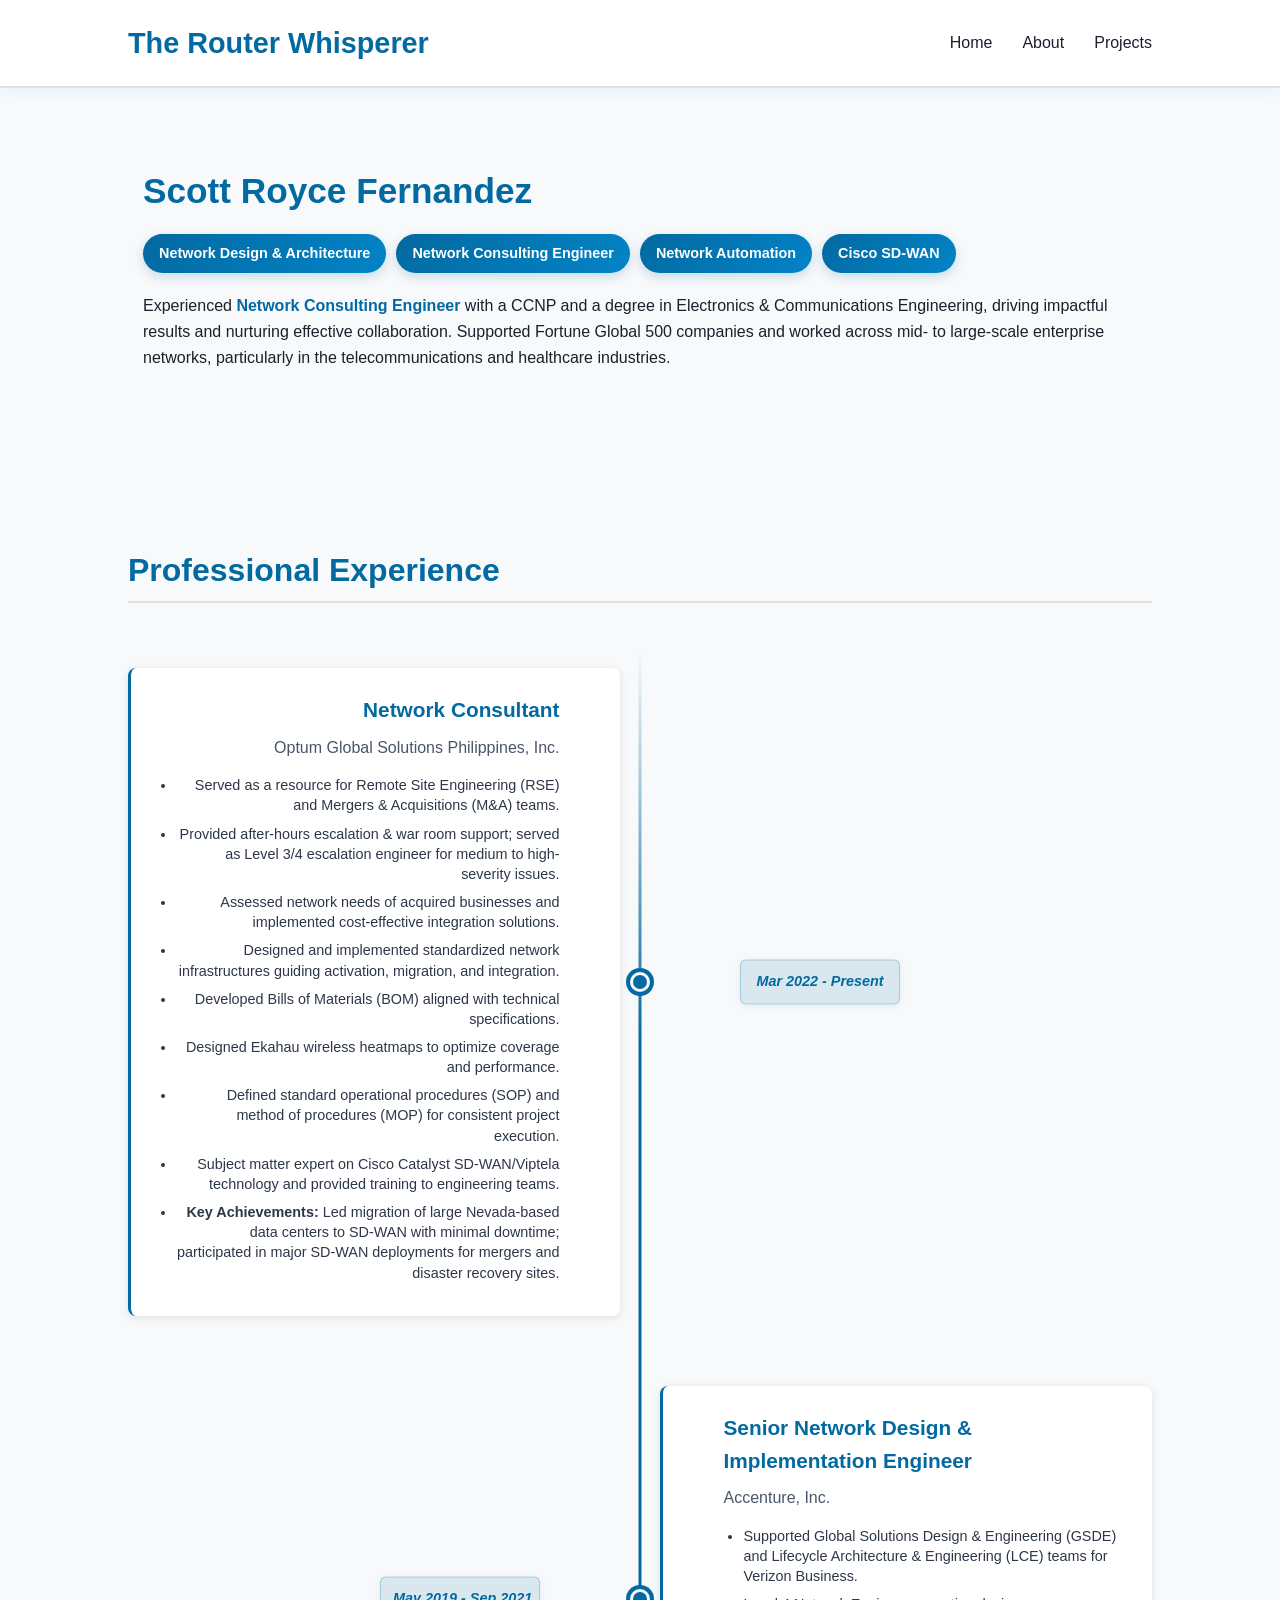
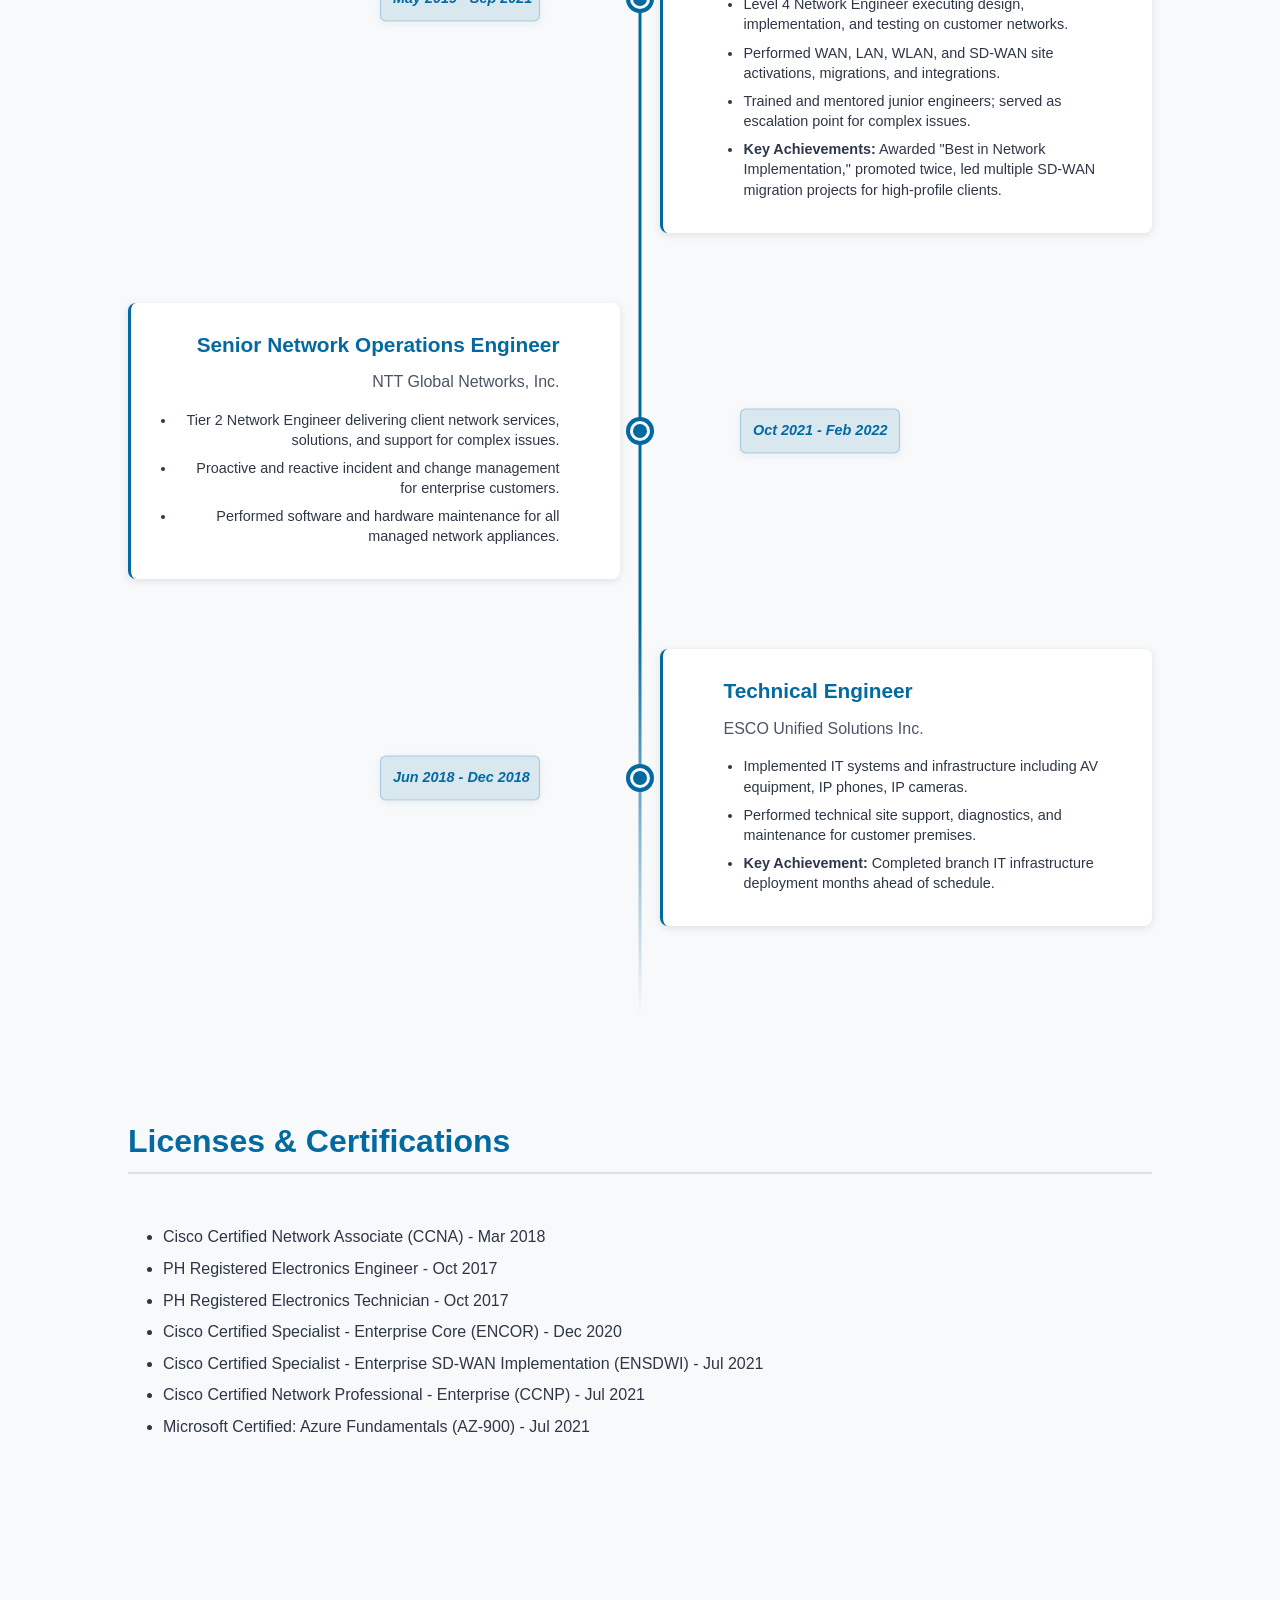
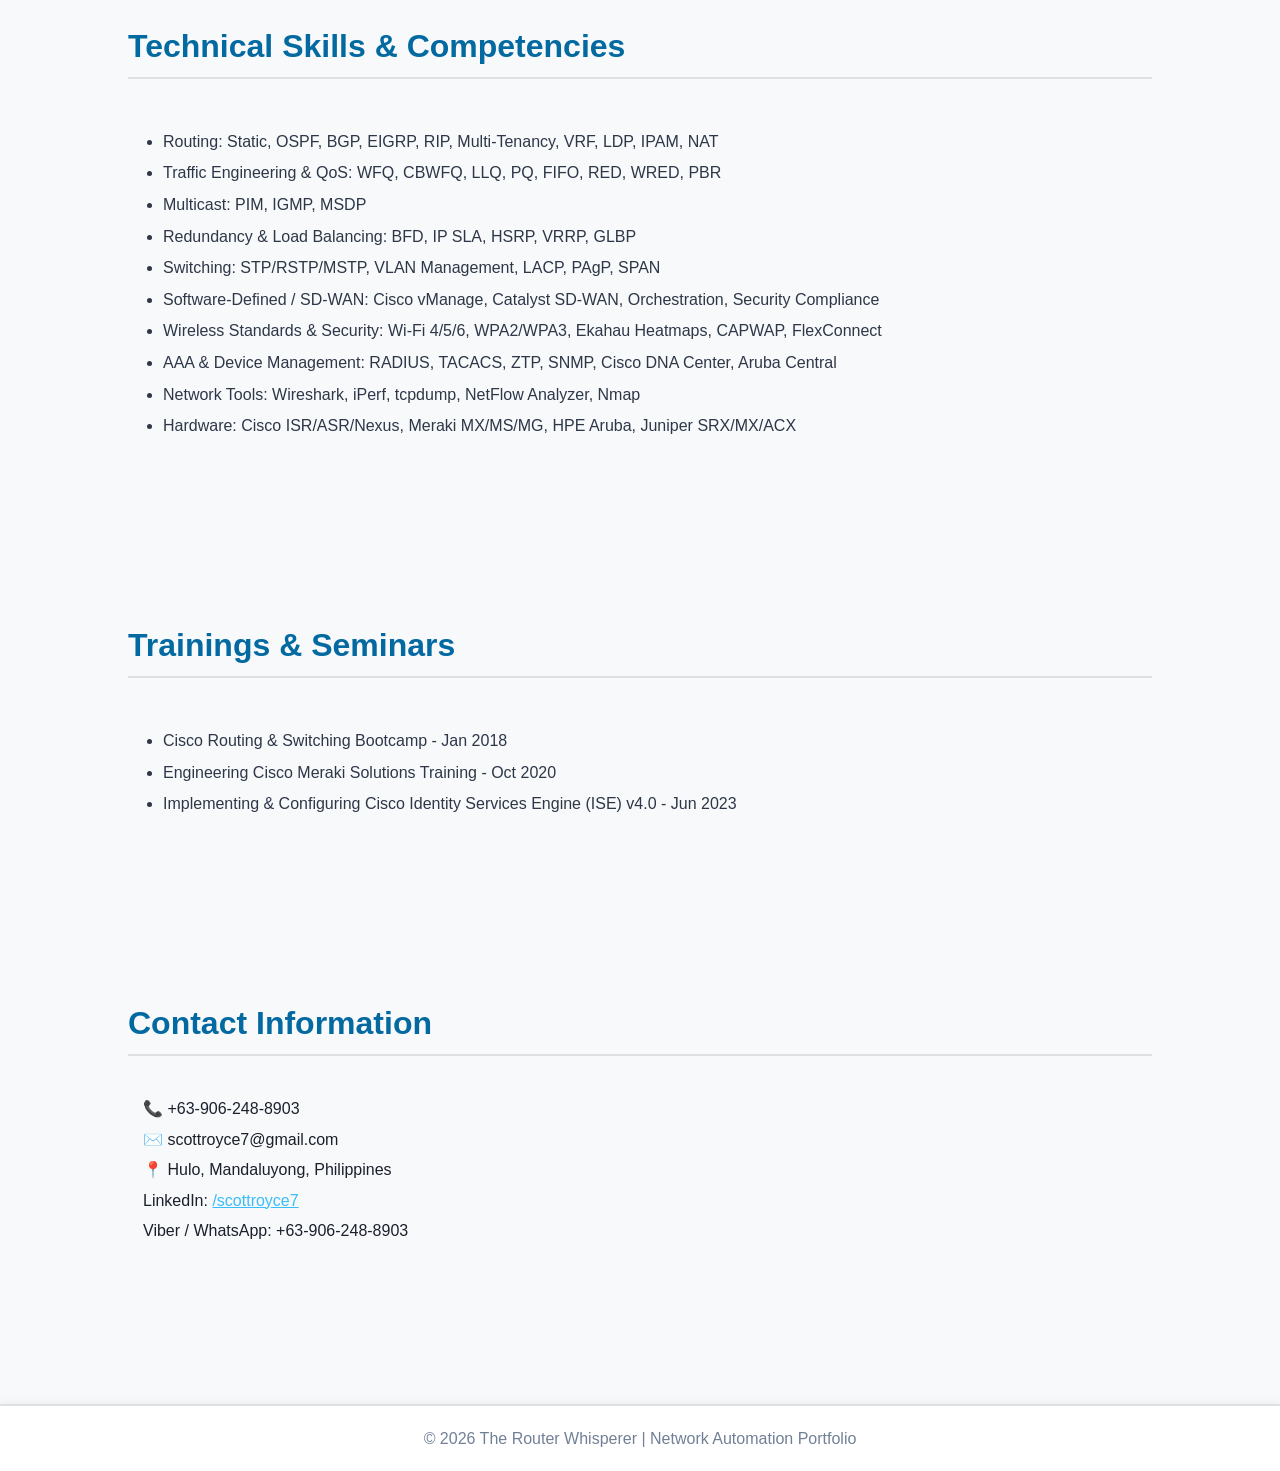
==== commit 0ee0c18b: "update" ====
--- a/docs/about.html
+++ b/docs/about.html
@@ -45,11 +45,11 @@
 
 <div class="timeline-item">
 <div class="timeline-marker"></div>
+<p class="timeline-date">Mar 2022 - Present</p>
 <div class="timeline-content">
 <div class="timeline-header">
 <h3>Network Consultant</h3>
 <p class="company-name">Optum Global Solutions Philippines, Inc.</p>
-<p class="timeline-date">Mar 2022 - Present</p>
 </div>
 <ul>
 <li>Served as a resource for Remote Site Engineering (RSE) and Mergers & Acquisitions (M&A) teams.</li>
@@ -67,11 +67,11 @@
 
 <div class="timeline-item">
 <div class="timeline-marker"></div>
+<p class="timeline-date">May 2019 - Sep 2021</p>
 <div class="timeline-content">
 <div class="timeline-header">
 <h3>Senior Network Design & Implementation Engineer</h3>
 <p class="company-name">Accenture, Inc.</p>
-<p class="timeline-date">May 2019 - Sep 2021</p>
 </div>
 <ul>
 <li>Supported Global Solutions Design & Engineering (GSDE) and Lifecycle Architecture & Engineering (LCE) teams for Verizon Business.</li>
@@ -85,11 +85,11 @@
 
 <div class="timeline-item">
 <div class="timeline-marker"></div>
+<p class="timeline-date">Oct 2021 - Feb 2022</p>
 <div class="timeline-content">
 <div class="timeline-header">
 <h3>Senior Network Operations Engineer</h3>
 <p class="company-name">NTT Global Networks, Inc.</p>
-<p class="timeline-date">Oct 2021 - Feb 2022</p>
 </div>
 <ul>
 <li>Tier 2 Network Engineer delivering client network services, solutions, and support for complex issues.</li>
@@ -101,11 +101,11 @@
 
 <div class="timeline-item">
 <div class="timeline-marker"></div>
+<p class="timeline-date">Jun 2018 - Dec 2018</p>
 <div class="timeline-content">
 <div class="timeline-header">
 <h3>Technical Engineer</h3>
 <p class="company-name">ESCO Unified Solutions Inc.</p>
-<p class="timeline-date">Jun 2018 - Dec 2018</p>
 </div>
 <ul>
 <li>Implemented IT systems and infrastructure including AV equipment, IP phones, IP cameras.</li>
--- a/docs/styles.css
+++ b/docs/styles.css
@@ -570,12 +570,23 @@
 transform: translateX(-50%);
 width: 3px;
 height: 100%;
-background: linear-gradient(to bottom, #38bdf8, #0f172a);
+background: linear-gradient(
+  to bottom,
+  rgba(3, 105, 161, 0),
+  #0369a1 20%,
+  #0369a1 80%,
+  rgba(3, 105, 161, 0)
+);
+}
+
+.timeline::after {
+display: none;
 }
 
 .timeline-item {
 margin-bottom: 50px;
 position: relative;
+padding-top: 20px;
 }
 
 .timeline-item:nth-child(odd) .timeline-content {
@@ -597,8 +608,8 @@
 .timeline-marker {
 position: absolute;
 left: 50%;
-top: 0;
-transform: translateX(-50%);
+top: 50%;
+transform: translateX(-50%) translateY(-50%);
 width: 20px;
 height: 20px;
 background: #38bdf8;
@@ -612,7 +623,6 @@
 .timeline-item:hover .timeline-marker {
 width: 30px;
 height: 30px;
-top: -5px;
 box-shadow: 0 0 0 6px #38bdf8, 0 0 20px #38bdf8;
 }
 
@@ -623,6 +633,7 @@
 border-left: 3px solid #38bdf8;
 transition: all 0.3s ease;
 animation: fadeInUp 0.8s ease backwards;
+position: relative;
 }
 
 .timeline-item:nth-child(1) .timeline-content { animation-delay: 0.1s; }
@@ -672,6 +683,31 @@
 font-style: italic;
 margin: 0;
 transition: all 0.3s ease;
+position: absolute;
+left: 50%;
+top: 50%;
+width: 160px;
+text-align: center;
+font-weight: 700;
+background: rgba(56, 189, 248, 0.15);
+padding: 10px 12px;
+border-radius: 6px;
+white-space: nowrap;
+z-index: 6;
+border: 1px solid rgba(56, 189, 248, 0.3);
+box-shadow: 0 2px 8px rgba(56, 189, 248, 0.1);
+}
+
+.timeline-item:nth-child(odd) .timeline-date {
+left: calc(50% + 20px);
+right: auto;
+transform: translateY(-50%);
+}
+
+.timeline-item:nth-child(even) .timeline-date {
+right: calc(50% + 20px);
+left: auto;
+transform: translateY(-50%);
 }
 
 .timeline-content:hover .timeline-date {
@@ -758,9 +794,6 @@
 .section-title::after {
 background: #0369a1;
 }
-border-radius: 8px;
-box-shadow: 0 2px 8px rgba(0, 0, 0, 0.1);
-}
 
 .resume-section:hover {
 background: #f0f7ff;
@@ -769,13 +802,18 @@
 }
 
 .timeline::before {
-background: linear-gradient(to bottom, #0369a1, #e0e0e0);
+background: linear-gradient(to bottom, rgba(3, 105, 161, 0), #0369a1 20%, #0369a1 80%, rgba(3, 105, 161, 0));
+}
+
+.timeline::after {
+border-bottom-color: #0369a1;
 }
 
 .timeline-content {
 background: #ffffff;
 border-left-color: #0369a1;
 box-shadow: 0 2px 8px rgba(0, 0, 0, 0.1);
+position: relative;
 }
 
 .timeline-content:hover {
@@ -800,12 +838,37 @@
 }
 
 .timeline-date {
-color: #718096;
+color: #0369a1;
+background: rgba(3, 105, 161, 0.12);
+position: absolute;
+left: 50%;
+top: 50%;
+width: 160px;
+text-align: center;
+font-weight: 700;
+padding: 10px 12px;
+border-radius: 6px;
+white-space: nowrap;
+z-index: 6;
+border: 1px solid rgba(3, 105, 161, 0.25);
+box-shadow: 0 2px 8px rgba(3, 105, 161, 0.08);
+}
+
+.timeline-item:nth-child(odd) .timeline-date {
+left: calc(50% + 100px);
+right: auto;
+transform: translateY(-50%);
+}
+
+.timeline-item:nth-child(even) .timeline-date {
+right: calc(50% + 100px);
+left: auto;
+transform: translateY(-50%);
 }
 
 .timeline-content:hover .timeline-date {
-text-shadow: none;
-color: #0369a1;
+color: #0369a1;
+background: rgba(3, 105, 161, 0.15);
 }
 
 .timeline-content ul {
@@ -814,6 +877,17 @@
 
 .timeline-content li {
 color: #2d3748;
+}
+
+.company-logo {
+width: 40px;
+height: 40px;
+margin: 0 auto 12px auto;
+border-radius: 50%;
+padding: 6px;
+background: #f0f4f8;
+border: 1px solid rgba(3, 105, 161, 0.15);
+display: block;
 }
 
 .timeline-content:hover li {
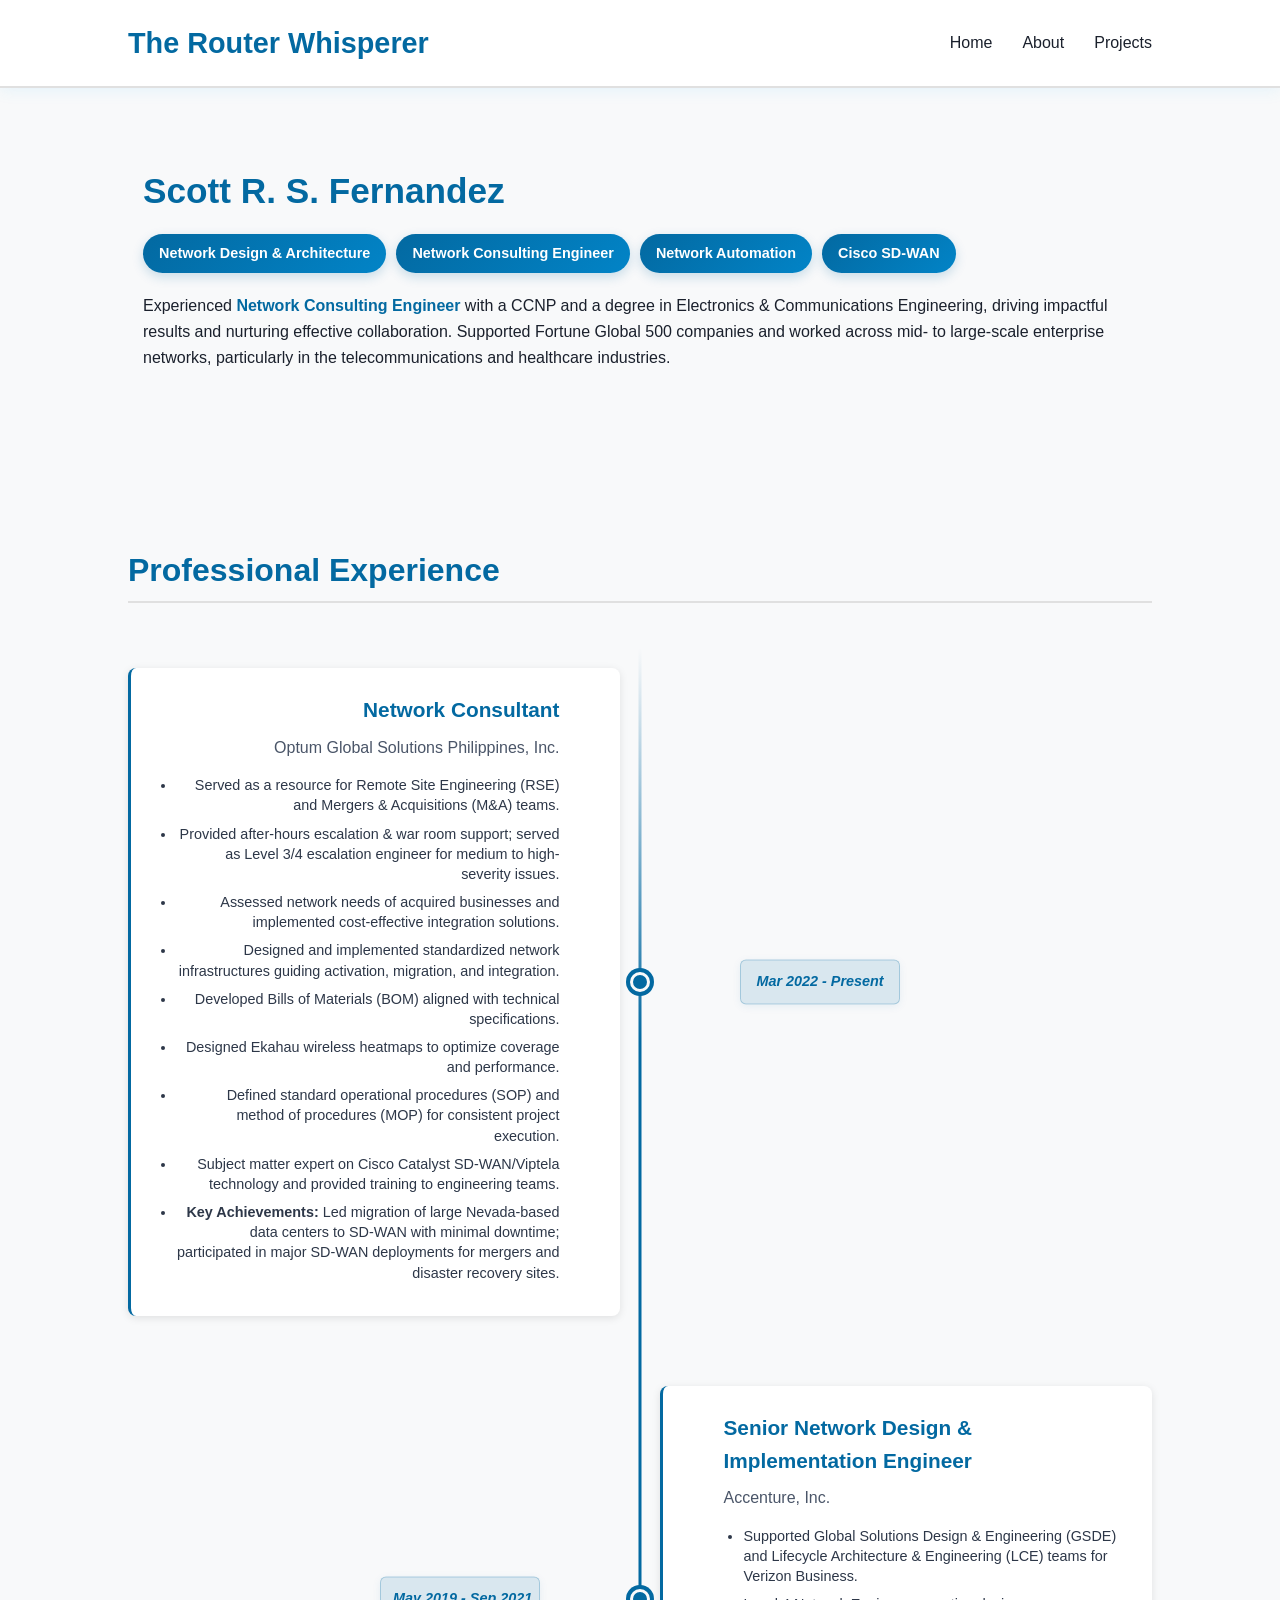
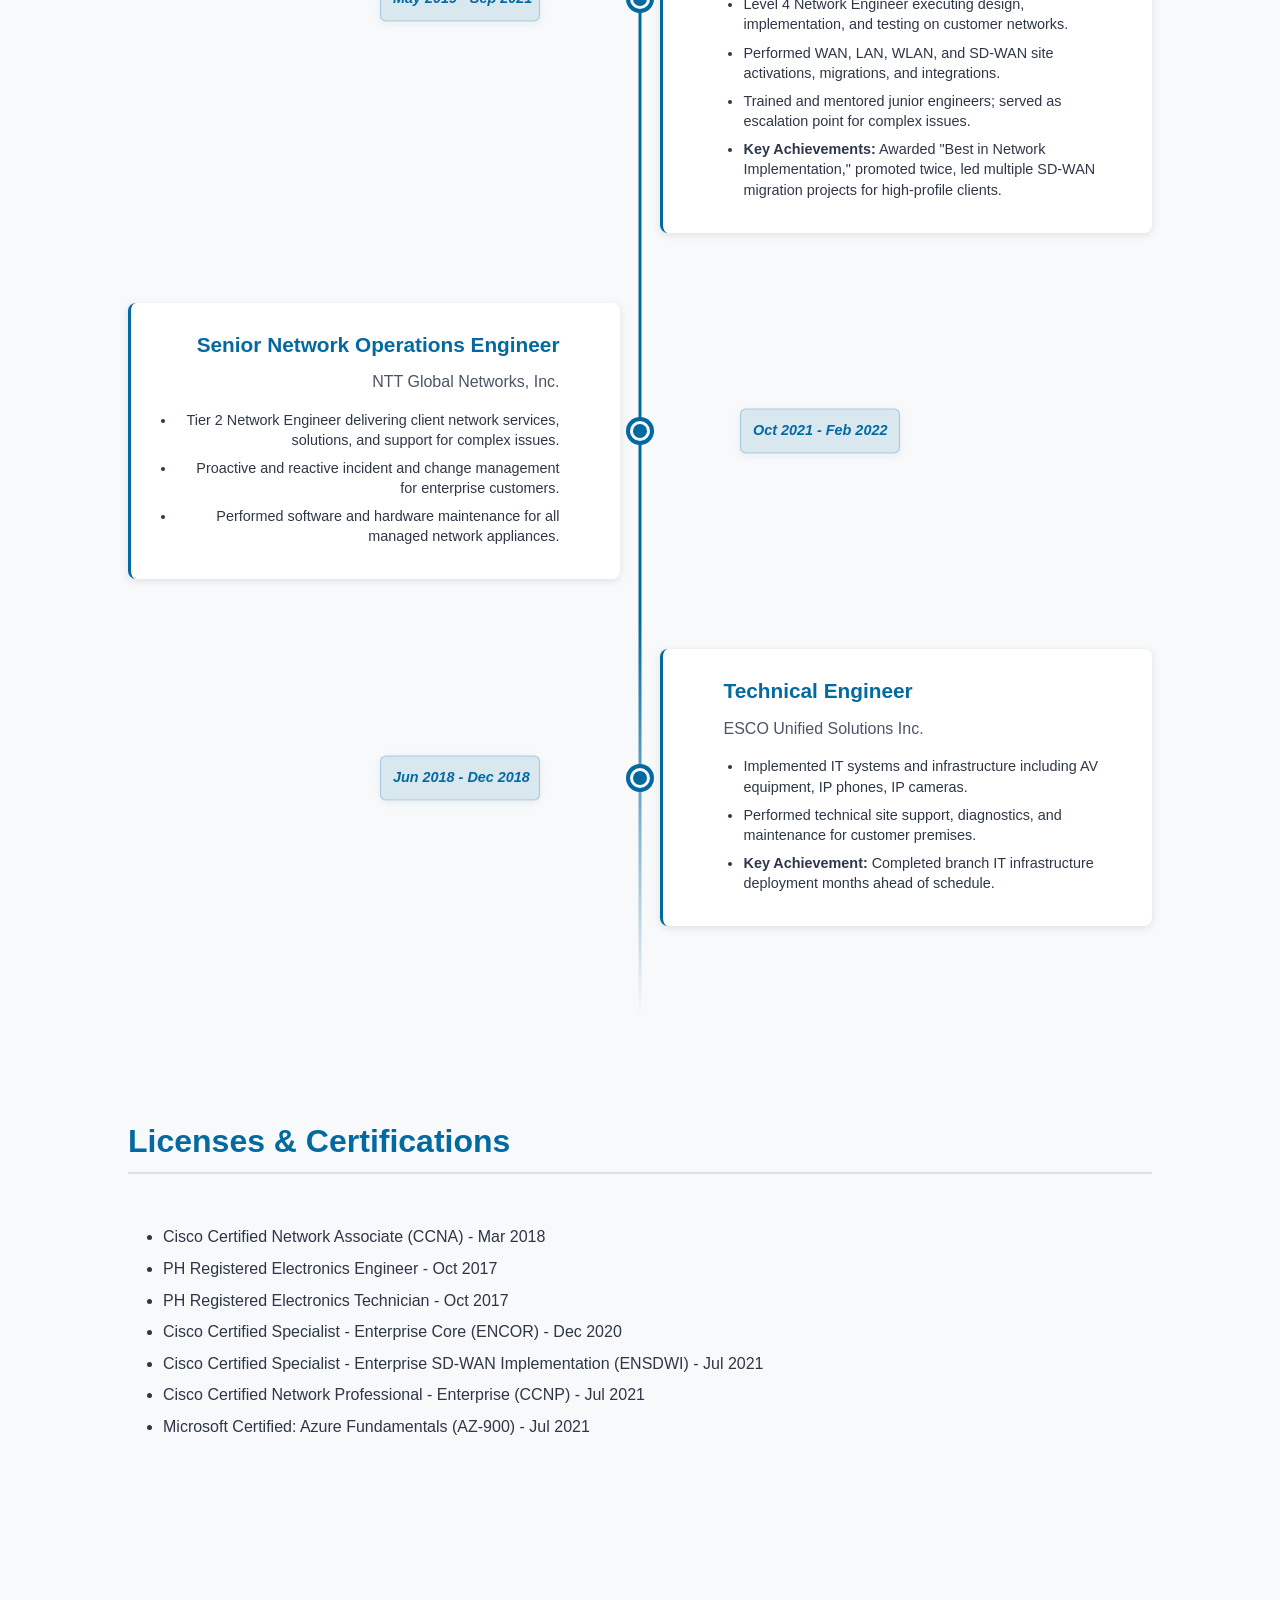
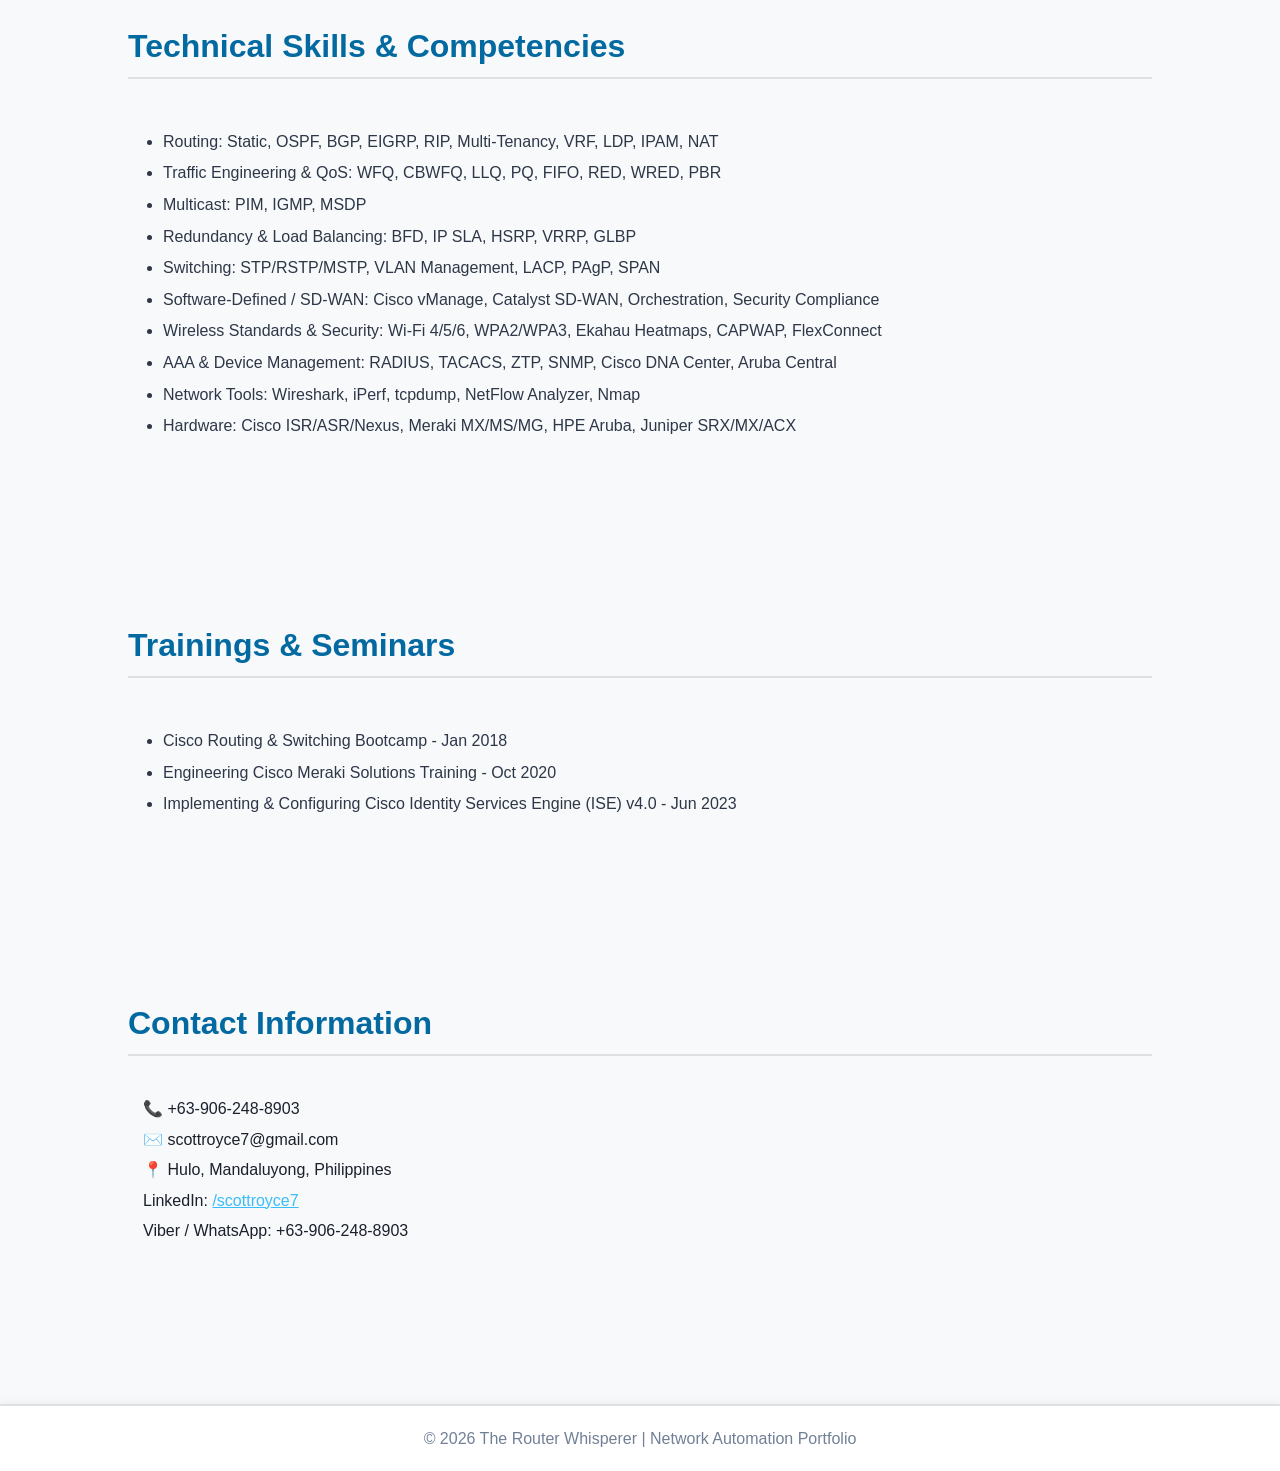
==== commit 60db4204: "update" ====
--- a/docs/about.html
+++ b/docs/about.html
@@ -21,7 +21,7 @@
 <section>
 <div class="resume-section">
 <div class="profile-header">
-<h2 class="profile-name">Scott Royce Fernandez</h2>
+<h2 class="profile-name">Scott R. S. Fernandez</h2>
 <div class="expertise-tags">
 <span class="expertise-tag">Network Design & Architecture</span>
 <span class="expertise-tag">Network Consulting Engineer</span>
